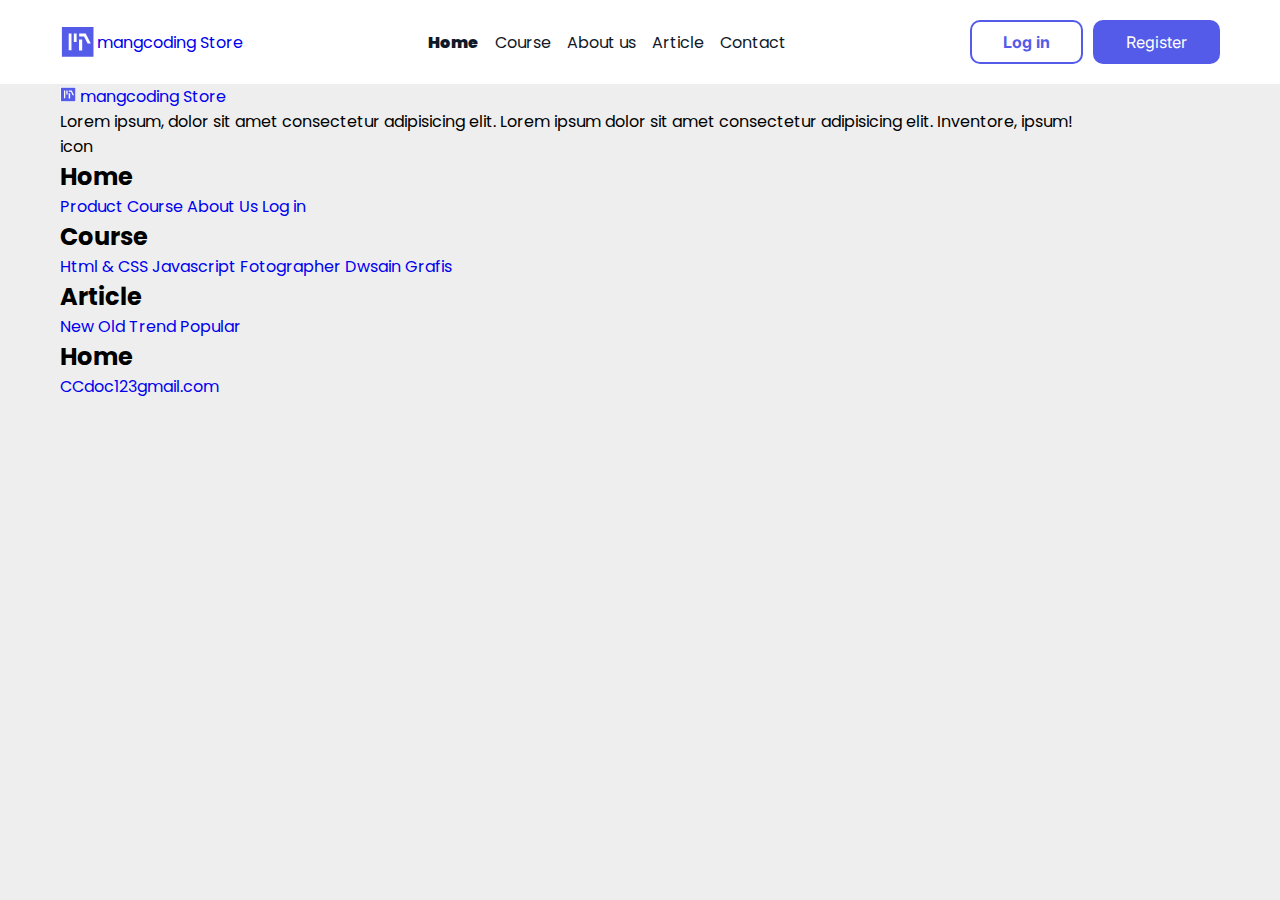
==== index.html @ dba7473a "footer-html" ====
<!DOCTYPE html>
<html lang="en">

<head>
    <meta charset="UTF-8">
    <meta name="viewport" content="width=device-width, initial-scale=1.0">
    <title>Landing Page</title>

    <link rel="stylesheet" href="https://cdnjs.cloudflare.com/ajax/libs/font-awesome/6.6.0/css/all.min.css" integrity="sha512-Kc323vGBEqzTmouAECnVceyQqyqdsSiqLQISBL29aUW4U/M7pSPA/gEUZQqv1cwx4OnYxTxve5UMg5GT6L4JJg==" crossorigin="anonymous" referrerpolicy="no-referrer" />
    <link rel="stylesheet" href="./assets/css/main.css">
</head>

<body>
    <!--start  Header section -->
    <div class="header">
        <div class="container">

            <div class="row">
                <div class="logo">
                    <img src="./assets/img/Logo.svg" alt="">
                    <a href="#">mangcoding Store</a>
                </div>

                <i class="fa-solid fa-bars menu"></i>
                <nav class="navbar">
                    <ul>
                        <li><a href="#" class="active">Home</a></li>
                        <li><a href="#">Course</a></li>
                        <li><a href="#">About us</a></li>
                        <li><a href="#">Article</a></li>
                        <li><a href="#">Contact</a></li>

                    </ul>
                </nav>

                <div class="auth">
                    <a href="#" class="login"> Log in</a>
                    <a href="#" class="register"> Register</a>
                </div>


            </div>


        </div>
    </div>

    <!--End  Header section -->

    <!--start Footer section -->
    <footer class="footer">
        <div class="container">
            <div class="row">

               <div class="footer-start">
                <div class="logo">
                    <img src="./assets/img/Logo.svg" alt="">
                    <a href="#">mangcoding Store</a>
                </div>
                <p>Lorem ipsum, dolor sit amet consectetur adipisicing elit. Lorem ipsum dolor sit amet consectetur adipisicing elit. Inventore, ipsum!</p>
                
                <div class="icon">icon</div>
            </div>
               <div class="footer-end">
                <div class="footer-item">
                    <h2>Home</h2>
                    <nav>
                        <a href="#">Product</a>
                        <a href="#">Course</a>
                        <a href="#">About Us</a>
                        <a href="#">Log in</a>
                    </nav>
                </div>

                <div class="footer-item">
                    <h2>Course</h2>
                    <nav>
                        <a href="#">Html & CSS</a>
                        <a href="#">Javascript</a>
                        <a href="#">Fotographer</a>
                        <a href="#">Dwsain Grafis</a>
                    </nav>
                </div>

                <div class="footer-item">
                    <h2>Article</h2>
                    <nav>
                        <a href="#">New</a>
                        <a href="#">Old</a>
                        <a href="#">Trend</a>
                        <a href="#">Popular</a>
                    </nav>
                </div>

                <div class="footer-item">
                    <h2>Home</h2>
                    <nav>
                        <a href="#">CCdoc123gmail.com</a>
                        
                    </nav>
                </div>


                
               </div>
    </footer>

     <!-- End Footer section -->
</body>

</html>
---- assets/css/main.css ----
@import './base.css';

body {

    font-family: var(--mainFont);
    background-color: #eee;
}

.menu{
    display: none;
   
}

.header {
    background-color:#fff   ;
    padding: 20px 0;
    
}

.header .logo  {
    display: flex;
    align-items:center;
    gap: 2px;  
}

.header .logo img {
    width: 35px;
}
.header .log a{
    color: var(--mainColor);
}

 .navbar  ul {
    display: flex;
    gap: 16px;
}


 .navbar ul li a {
    color: #101928;
}
.active{
    font-weight: 900;
    

}
.auth{
    display: flex;
    align-items:center;
    gap: 10px;
}
.auth a {
    font-family: var(--subFont);
    border-radius: 10px;
    padding: 10px 31px;
}
.auth .login{
    border: 2px solid var(--mainColor);
    color:var(--mainColor);
    font-weight: 700;
}
.auth .register {
    color: #fff;
    background-color   : var(--mainColor);
    border: 2px solid var(--mainColor);
}

/* media header */
@media screen and (max-width:992px) {
    .navbar,
    .auth{
        display: none;
    }
    .menu{
        display: block;
        order: 2;
    }
    
}

@media screen and (max-width:576px) {
    
    .container{
        width: calc(100% - 120px);
    }
    .header .logo img{
        width: 20px;
    }

    .header .logo a{
        font-size: 14px;
    }
    
}
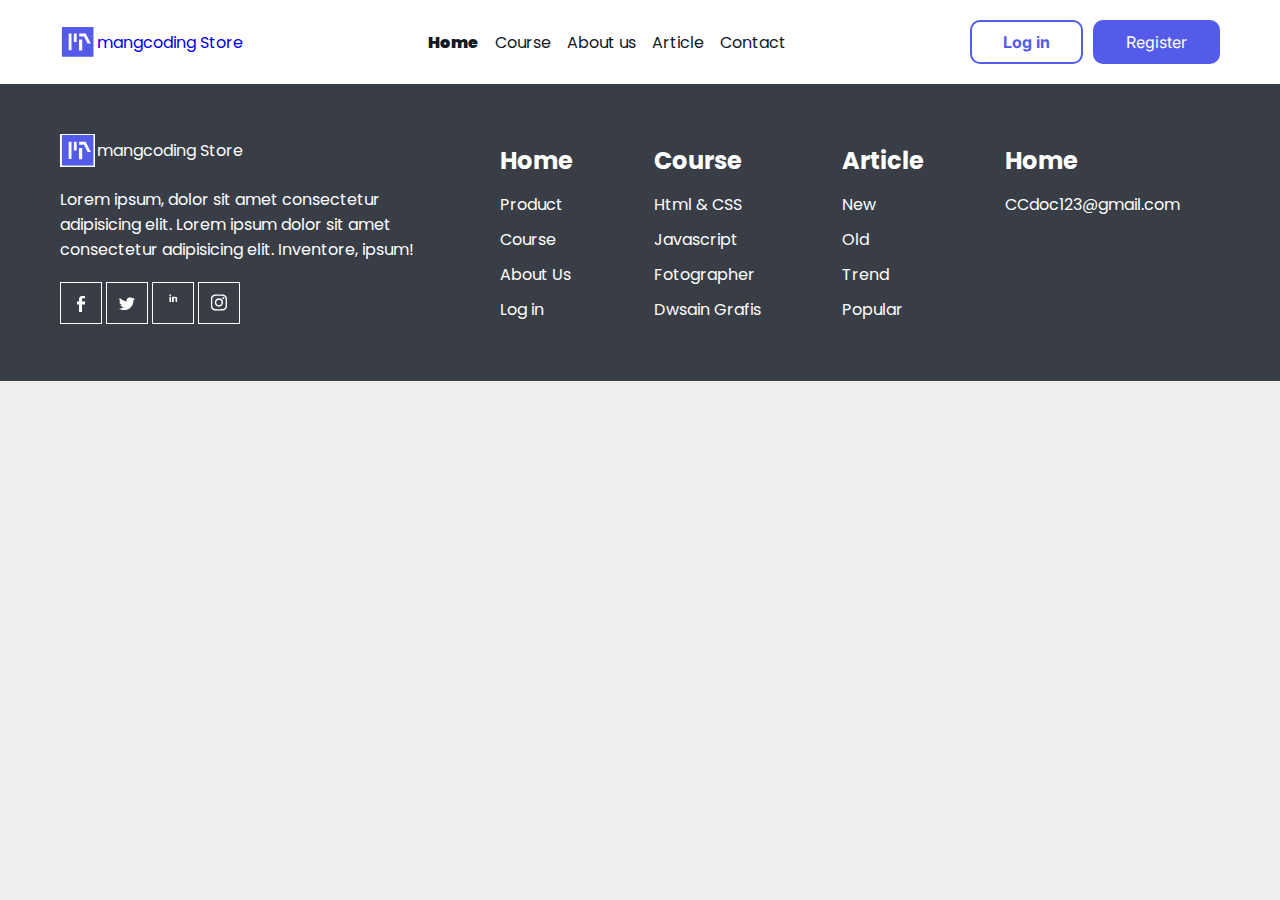
==== commit b789e8ae: "footer-responsiv-alles-ok" ====
--- a/index.html
+++ b/index.html
@@ -59,7 +59,12 @@
                 </div>
                 <p>Lorem ipsum, dolor sit amet consectetur adipisicing elit. Lorem ipsum dolor sit amet consectetur adipisicing elit. Inventore, ipsum!</p>
                 
-                <div class="icon">icon</div>
+                <div class="icon">
+                    <img src="./assets/img/public/facebook.svg" />
+                    <img src="./assets/img/public/Twitter.svg" />
+                    <img src="./assets/img/public/linkedin.svg" />
+                    <img src="./assets/img/public/instagram.svg" />
+                </div>
             </div>
                <div class="footer-end">
                 <div class="footer-item">
@@ -95,7 +100,7 @@
                 <div class="footer-item">
                     <h2>Home</h2>
                     <nav>
-                        <a href="#">CCdoc123gmail.com</a>
+                        <a href="#">CCdoc123&#64;gmail.com</a>
                         
                     </nav>
                 </div>
--- a/assets/css/main.css
+++ b/assets/css/main.css
@@ -91,4 +91,89 @@
         font-size: 14px;
     }
     
+}
+
+/* Footer  */
+.footer{
+
+    background-color: #393e46;
+    color: #fff;
+    padding: 50px 0;
+    
+  
+}
+
+.footer a{
+    color:#fff;
+}
+.footer-start{
+    display: flex;
+    flex-wrap: wrap;
+    flex-direction: column;
+    gap: 20px;
+    width: 400px;
+}
+
+
+.footer-start .logo  {
+    display: flex;
+    align-items:center;
+    gap: 2px;  
+}
+
+.footer-start .logo img {
+    width: 35px;
+}
+
+.footer-start .icon img {
+    border: 1px solid #fff;
+    padding: 10px;
+    width: 20px;
+    height: 20px;
+}
+
+
+.footer-end {   
+    flex-grow: 1;
+    display: flex;
+    flex-wrap: wrap;
+    justify-content: space-around;
+}
+.footer-end nav{
+    display: flex;
+    flex-direction: column;
+    gap: 10px;
+    flex-wrap: wrap;
+}
+
+.footer-end .footer-item {
+    display: flex;
+    flex-direction: column;
+    gap: 14px;
+}
+
+@media screen and (max-width:1200px ){
+    .footer .row{
+        gap: 10px;
+    }
+    .footer-start {
+       width: 100%;
+    }
+    .footer-end {
+        width: 100%;
+    }
+    
+}
+
+@media screen and (max-width:768px ){
+    .footer-item{
+        width: 50%;
+        margin-bottom: 21px;
+    }
+}
+
+@media screen and (max-width:400px ){
+    .footer-item{
+        width: 100%;
+    }
 }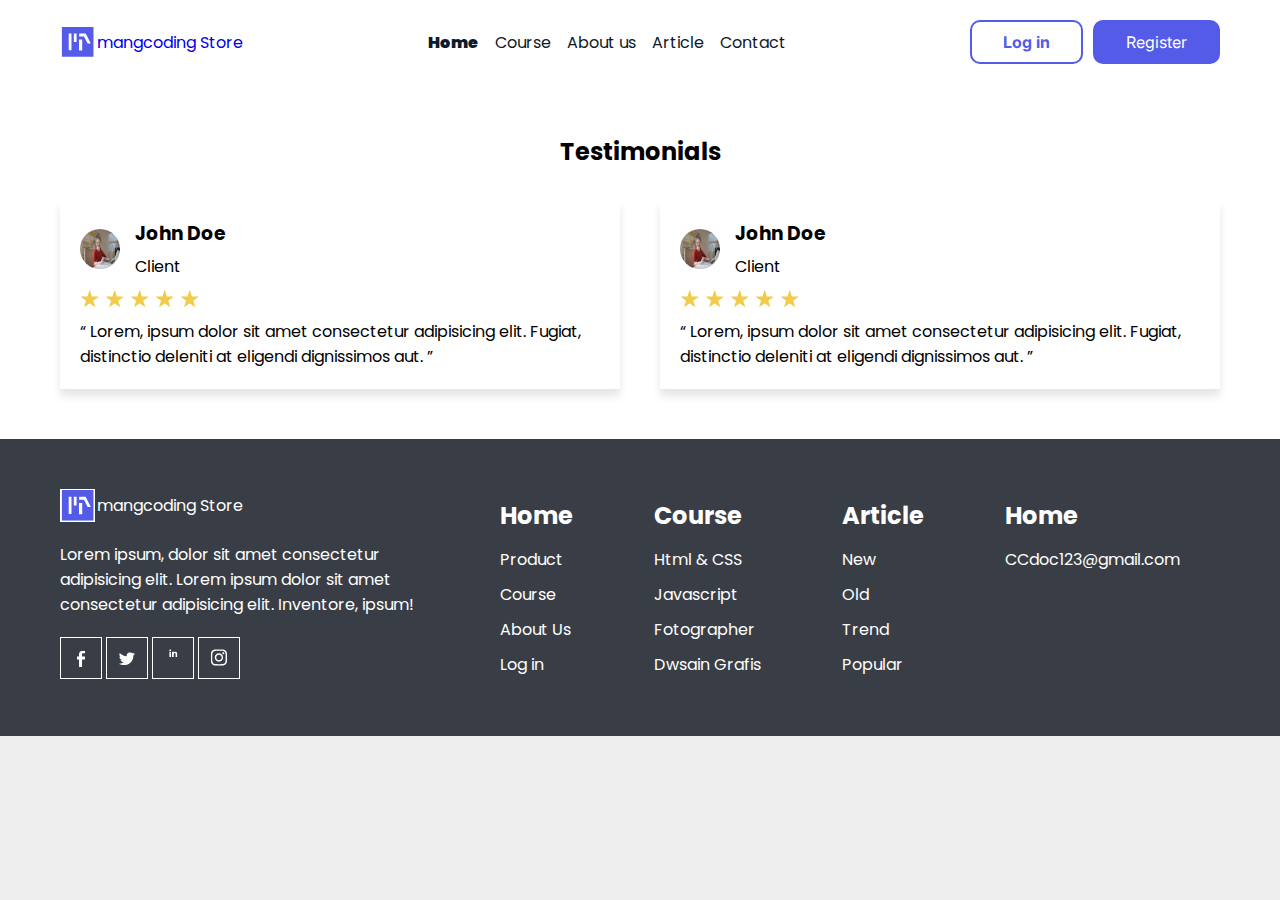
==== commit cf2471de: "Responsiv Testimonials" ====
--- a/index.html
+++ b/index.html
@@ -6,7 +6,9 @@
     <meta name="viewport" content="width=device-width, initial-scale=1.0">
     <title>Landing Page</title>
 
-    <link rel="stylesheet" href="https://cdnjs.cloudflare.com/ajax/libs/font-awesome/6.6.0/css/all.min.css" integrity="sha512-Kc323vGBEqzTmouAECnVceyQqyqdsSiqLQISBL29aUW4U/M7pSPA/gEUZQqv1cwx4OnYxTxve5UMg5GT6L4JJg==" crossorigin="anonymous" referrerpolicy="no-referrer" />
+    <link rel="stylesheet" href="https://cdnjs.cloudflare.com/ajax/libs/font-awesome/6.6.0/css/all.min.css"
+        integrity="sha512-Kc323vGBEqzTmouAECnVceyQqyqdsSiqLQISBL29aUW4U/M7pSPA/gEUZQqv1cwx4OnYxTxve5UMg5GT6L4JJg=="
+        crossorigin="anonymous" referrerpolicy="no-referrer" />
     <link rel="stylesheet" href="./assets/css/main.css">
 </head>
 
@@ -44,73 +46,197 @@
 
         </div>
     </div>
-
     <!--End  Header section -->
+
+
+    <!--start  Main section -->
+    <main>
+
+        <!--start  testimonials section -->
+        <div class="testimonials">
+            
+            <div class="container">
+                <h2>Testimonials</h2>
+                <div class="row">
+                    <div class="testimonial">
+                        <div class="user-info">
+                            <img src="./assets/img/testimonial/John.jpg" alt="">
+                            <div class="user-date">
+                                <h3>John Doe</h3>
+                                <span>Client</span>
+                            </div>
+                        </div>
+                        
+
+                        <div class="rating">
+                                        <svg width="20" height="20" viewBox="0 0 10 9" fill="none"
+                                            xmlns="http://www.w3.org/2000/svg">
+                                            <path
+                                                d="M4.64412 0.422591C4.70577 0.232866 4.97418 0.232866 5.03583 0.422592L5.90336 3.09259C5.93093 3.17743 6.01 3.23488 6.09921 3.23488H8.90661C9.1061 3.23488 9.18904 3.49015 9.02765 3.60741L6.75642 5.25756C6.68424 5.31 6.65404 5.40295 6.68161 5.4878L7.54915 8.15779C7.61079 8.34752 7.39364 8.50528 7.23225 8.38803L4.96102 6.73788C4.88884 6.68544 4.79111 6.68544 4.71893 6.73788L2.4477 8.38803C2.28631 8.50528 2.06916 8.34752 2.13081 8.15779L2.99834 5.4878C3.02591 5.40295 2.99571 5.31 2.92353 5.25756L0.652298 3.60741C0.490908 3.49015 0.573851 3.23488 0.773341 3.23488H3.58074C3.66995 3.23488 3.74902 3.17743 3.77659 3.09259L4.64412 0.422591Z"
+                                                fill="#F1CC4A" />
+                                      </svg>
+                            <svg width="20" height="20" viewBox="0 0 10 9" fill="none"
+                                            xmlns="http://www.w3.org/2000/svg">
+                                            <path
+                                                d="M4.64412 0.422591C4.70577 0.232866 4.97418 0.232866 5.03583 0.422592L5.90336 3.09259C5.93093 3.17743 6.01 3.23488 6.09921 3.23488H8.90661C9.1061 3.23488 9.18904 3.49015 9.02765 3.60741L6.75642 5.25756C6.68424 5.31 6.65404 5.40295 6.68161 5.4878L7.54915 8.15779C7.61079 8.34752 7.39364 8.50528 7.23225 8.38803L4.96102 6.73788C4.88884 6.68544 4.79111 6.68544 4.71893 6.73788L2.4477 8.38803C2.28631 8.50528 2.06916 8.34752 2.13081 8.15779L2.99834 5.4878C3.02591 5.40295 2.99571 5.31 2.92353 5.25756L0.652298 3.60741C0.490908 3.49015 0.573851 3.23488 0.773341 3.23488H3.58074C3.66995 3.23488 3.74902 3.17743 3.77659 3.09259L4.64412 0.422591Z"
+                                                fill="#F1CC4A" />
+                                      </svg>
+                            <svg width="20" height="20" viewBox="0 0 10 9" fill="none"
+                                            xmlns="http://www.w3.org/2000/svg">
+                                            <path
+                                                d="M4.64412 0.422591C4.70577 0.232866 4.97418 0.232866 5.03583 0.422592L5.90336 3.09259C5.93093 3.17743 6.01 3.23488 6.09921 3.23488H8.90661C9.1061 3.23488 9.18904 3.49015 9.02765 3.60741L6.75642 5.25756C6.68424 5.31 6.65404 5.40295 6.68161 5.4878L7.54915 8.15779C7.61079 8.34752 7.39364 8.50528 7.23225 8.38803L4.96102 6.73788C4.88884 6.68544 4.79111 6.68544 4.71893 6.73788L2.4477 8.38803C2.28631 8.50528 2.06916 8.34752 2.13081 8.15779L2.99834 5.4878C3.02591 5.40295 2.99571 5.31 2.92353 5.25756L0.652298 3.60741C0.490908 3.49015 0.573851 3.23488 0.773341 3.23488H3.58074C3.66995 3.23488 3.74902 3.17743 3.77659 3.09259L4.64412 0.422591Z"
+                                                fill="#F1CC4A" />
+                                      </svg>
+                            <svg width="20" height="20" viewBox="0 0 10 9" fill="none"
+                                            xmlns="http://www.w3.org/2000/svg">
+                                            <path
+                                                d="M4.64412 0.422591C4.70577 0.232866 4.97418 0.232866 5.03583 0.422592L5.90336 3.09259C5.93093 3.17743 6.01 3.23488 6.09921 3.23488H8.90661C9.1061 3.23488 9.18904 3.49015 9.02765 3.60741L6.75642 5.25756C6.68424 5.31 6.65404 5.40295 6.68161 5.4878L7.54915 8.15779C7.61079 8.34752 7.39364 8.50528 7.23225 8.38803L4.96102 6.73788C4.88884 6.68544 4.79111 6.68544 4.71893 6.73788L2.4477 8.38803C2.28631 8.50528 2.06916 8.34752 2.13081 8.15779L2.99834 5.4878C3.02591 5.40295 2.99571 5.31 2.92353 5.25756L0.652298 3.60741C0.490908 3.49015 0.573851 3.23488 0.773341 3.23488H3.58074C3.66995 3.23488 3.74902 3.17743 3.77659 3.09259L4.64412 0.422591Z"
+                                                fill="#F1CC4A" />
+                                      </svg>
+                            <svg width="20" height="20" viewBox="0 0 10 9" fill="none"
+                                            xmlns="http://www.w3.org/2000/svg">
+                                            <path
+                                                d="M4.64412 0.422591C4.70577 0.232866 4.97418 0.232866 5.03583 0.422592L5.90336 3.09259C5.93093 3.17743 6.01 3.23488 6.09921 3.23488H8.90661C9.1061 3.23488 9.18904 3.49015 9.02765 3.60741L6.75642 5.25756C6.68424 5.31 6.65404 5.40295 6.68161 5.4878L7.54915 8.15779C7.61079 8.34752 7.39364 8.50528 7.23225 8.38803L4.96102 6.73788C4.88884 6.68544 4.79111 6.68544 4.71893 6.73788L2.4477 8.38803C2.28631 8.50528 2.06916 8.34752 2.13081 8.15779L2.99834 5.4878C3.02591 5.40295 2.99571 5.31 2.92353 5.25756L0.652298 3.60741C0.490908 3.49015 0.573851 3.23488 0.773341 3.23488H3.58074C3.66995 3.23488 3.74902 3.17743 3.77659 3.09259L4.64412 0.422591Z"
+                                                fill="#F1CC4A" />
+                                      </svg>
+                        </div>
+
+                        <blockquote>
+                            <q>
+                                Lorem, ipsum dolor sit amet consectetur adipisicing elit. Fugiat, distinctio deleniti at eligendi dignissimos aut.
+
+                            </q>
+                        </blockquote>
+
+                    </div>
+
+                    <div class="testimonial">
+                        <div class="user-info">
+                            <img src="./assets/img/testimonial/John.jpg" alt="">
+                            <div class="user-date">
+                                <h3>John Doe</h3>
+                                <span>Client</span>
+                            </div>
+                        </div>
+                        
+
+                        <div class="rating">
+                                        <svg width="20" height="20" viewBox="0 0 10 9" fill="none"
+                                            xmlns="http://www.w3.org/2000/svg">
+                                            <path
+                                                d="M4.64412 0.422591C4.70577 0.232866 4.97418 0.232866 5.03583 0.422592L5.90336 3.09259C5.93093 3.17743 6.01 3.23488 6.09921 3.23488H8.90661C9.1061 3.23488 9.18904 3.49015 9.02765 3.60741L6.75642 5.25756C6.68424 5.31 6.65404 5.40295 6.68161 5.4878L7.54915 8.15779C7.61079 8.34752 7.39364 8.50528 7.23225 8.38803L4.96102 6.73788C4.88884 6.68544 4.79111 6.68544 4.71893 6.73788L2.4477 8.38803C2.28631 8.50528 2.06916 8.34752 2.13081 8.15779L2.99834 5.4878C3.02591 5.40295 2.99571 5.31 2.92353 5.25756L0.652298 3.60741C0.490908 3.49015 0.573851 3.23488 0.773341 3.23488H3.58074C3.66995 3.23488 3.74902 3.17743 3.77659 3.09259L4.64412 0.422591Z"
+                                                fill="#F1CC4A" />
+                                      </svg>
+                            <svg width="20" height="20" viewBox="0 0 10 9" fill="none"
+                                            xmlns="http://www.w3.org/2000/svg">
+                                            <path
+                                                d="M4.64412 0.422591C4.70577 0.232866 4.97418 0.232866 5.03583 0.422592L5.90336 3.09259C5.93093 3.17743 6.01 3.23488 6.09921 3.23488H8.90661C9.1061 3.23488 9.18904 3.49015 9.02765 3.60741L6.75642 5.25756C6.68424 5.31 6.65404 5.40295 6.68161 5.4878L7.54915 8.15779C7.61079 8.34752 7.39364 8.50528 7.23225 8.38803L4.96102 6.73788C4.88884 6.68544 4.79111 6.68544 4.71893 6.73788L2.4477 8.38803C2.28631 8.50528 2.06916 8.34752 2.13081 8.15779L2.99834 5.4878C3.02591 5.40295 2.99571 5.31 2.92353 5.25756L0.652298 3.60741C0.490908 3.49015 0.573851 3.23488 0.773341 3.23488H3.58074C3.66995 3.23488 3.74902 3.17743 3.77659 3.09259L4.64412 0.422591Z"
+                                                fill="#F1CC4A" />
+                                      </svg>
+                            <svg width="20" height="20" viewBox="0 0 10 9" fill="none"
+                                            xmlns="http://www.w3.org/2000/svg">
+                                            <path
+                                                d="M4.64412 0.422591C4.70577 0.232866 4.97418 0.232866 5.03583 0.422592L5.90336 3.09259C5.93093 3.17743 6.01 3.23488 6.09921 3.23488H8.90661C9.1061 3.23488 9.18904 3.49015 9.02765 3.60741L6.75642 5.25756C6.68424 5.31 6.65404 5.40295 6.68161 5.4878L7.54915 8.15779C7.61079 8.34752 7.39364 8.50528 7.23225 8.38803L4.96102 6.73788C4.88884 6.68544 4.79111 6.68544 4.71893 6.73788L2.4477 8.38803C2.28631 8.50528 2.06916 8.34752 2.13081 8.15779L2.99834 5.4878C3.02591 5.40295 2.99571 5.31 2.92353 5.25756L0.652298 3.60741C0.490908 3.49015 0.573851 3.23488 0.773341 3.23488H3.58074C3.66995 3.23488 3.74902 3.17743 3.77659 3.09259L4.64412 0.422591Z"
+                                                fill="#F1CC4A" />
+                                      </svg>
+                            <svg width="20" height="20" viewBox="0 0 10 9" fill="none"
+                                            xmlns="http://www.w3.org/2000/svg">
+                                            <path
+                                                d="M4.64412 0.422591C4.70577 0.232866 4.97418 0.232866 5.03583 0.422592L5.90336 3.09259C5.93093 3.17743 6.01 3.23488 6.09921 3.23488H8.90661C9.1061 3.23488 9.18904 3.49015 9.02765 3.60741L6.75642 5.25756C6.68424 5.31 6.65404 5.40295 6.68161 5.4878L7.54915 8.15779C7.61079 8.34752 7.39364 8.50528 7.23225 8.38803L4.96102 6.73788C4.88884 6.68544 4.79111 6.68544 4.71893 6.73788L2.4477 8.38803C2.28631 8.50528 2.06916 8.34752 2.13081 8.15779L2.99834 5.4878C3.02591 5.40295 2.99571 5.31 2.92353 5.25756L0.652298 3.60741C0.490908 3.49015 0.573851 3.23488 0.773341 3.23488H3.58074C3.66995 3.23488 3.74902 3.17743 3.77659 3.09259L4.64412 0.422591Z"
+                                                fill="#F1CC4A" />
+                                      </svg>
+                            <svg width="20" height="20" viewBox="0 0 10 9" fill="none"
+                                            xmlns="http://www.w3.org/2000/svg">
+                                            <path
+                                                d="M4.64412 0.422591C4.70577 0.232866 4.97418 0.232866 5.03583 0.422592L5.90336 3.09259C5.93093 3.17743 6.01 3.23488 6.09921 3.23488H8.90661C9.1061 3.23488 9.18904 3.49015 9.02765 3.60741L6.75642 5.25756C6.68424 5.31 6.65404 5.40295 6.68161 5.4878L7.54915 8.15779C7.61079 8.34752 7.39364 8.50528 7.23225 8.38803L4.96102 6.73788C4.88884 6.68544 4.79111 6.68544 4.71893 6.73788L2.4477 8.38803C2.28631 8.50528 2.06916 8.34752 2.13081 8.15779L2.99834 5.4878C3.02591 5.40295 2.99571 5.31 2.92353 5.25756L0.652298 3.60741C0.490908 3.49015 0.573851 3.23488 0.773341 3.23488H3.58074C3.66995 3.23488 3.74902 3.17743 3.77659 3.09259L4.64412 0.422591Z"
+                                                fill="#F1CC4A" />
+                                      </svg>
+                        </div>
+
+                        <blockquote>
+                            <q>
+                                Lorem, ipsum dolor sit amet consectetur adipisicing elit. Fugiat, distinctio deleniti at eligendi dignissimos aut.
+
+                            </q>
+                        </blockquote>
+
+                    </div>
+                </div>
+            </div>
+        </div>
+
+         <!--end  testimonials section -->
+
+
+    </main>
+    <!--end  Main section -->
 
     <!--start Footer section -->
     <footer class="footer">
         <div class="container">
             <div class="row">
 
-               <div class="footer-start">
-                <div class="logo">
-                    <img src="./assets/img/Logo.svg" alt="">
-                    <a href="#">mangcoding Store</a>
-                </div>
-                <p>Lorem ipsum, dolor sit amet consectetur adipisicing elit. Lorem ipsum dolor sit amet consectetur adipisicing elit. Inventore, ipsum!</p>
-                
-                <div class="icon">
-                    <img src="./assets/img/public/facebook.svg" />
-                    <img src="./assets/img/public/Twitter.svg" />
-                    <img src="./assets/img/public/linkedin.svg" />
-                    <img src="./assets/img/public/instagram.svg" />
+                <div class="footer-start">
+                    <div class="logo">
+                        <img src="./assets/img/Logo.svg" alt="">
+                        <a href="#">mangcoding Store</a>
+                    </div>
+                    <p>Lorem ipsum, dolor sit amet consectetur adipisicing elit. Lorem ipsum dolor sit amet consectetur
+                        adipisicing elit. Inventore, ipsum!</p>
+
+                    <div class="icon">
+                        <img src="./assets/img/public/facebook.svg" />
+                        <img src="./assets/img/public/Twitter.svg" />
+                        <img src="./assets/img/public/linkedin.svg" />
+                        <img src="./assets/img/public/instagram.svg" />
+                    </div>
+                </div>
+                <div class="footer-end">
+                    <div class="footer-item">
+                        <h2>Home</h2>
+                        <nav>
+                            <a href="#">Product</a>
+                            <a href="#">Course</a>
+                            <a href="#">About Us</a>
+                            <a href="#">Log in</a>
+                        </nav>
+                    </div>
+
+                    <div class="footer-item">
+                        <h2>Course</h2>
+                        <nav>
+                            <a href="#">Html & CSS</a>
+                            <a href="#">Javascript</a>
+                            <a href="#">Fotographer</a>
+                            <a href="#">Dwsain Grafis</a>
+                        </nav>
+                    </div>
+
+                    <div class="footer-item">
+                        <h2>Article</h2>
+                        <nav>
+                            <a href="#">New</a>
+                            <a href="#">Old</a>
+                            <a href="#">Trend</a>
+                            <a href="#">Popular</a>
+                        </nav>
+                    </div>
+
+                    <div class="footer-item">
+                        <h2>Home</h2>
+                        <nav>
+                            <a href="#">CCdoc123&#64;gmail.com</a>
+
+                        </nav>
+                    </div>
+
+
+
                 </div>
             </div>
-               <div class="footer-end">
-                <div class="footer-item">
-                    <h2>Home</h2>
-                    <nav>
-                        <a href="#">Product</a>
-                        <a href="#">Course</a>
-                        <a href="#">About Us</a>
-                        <a href="#">Log in</a>
-                    </nav>
-                </div>
-
-                <div class="footer-item">
-                    <h2>Course</h2>
-                    <nav>
-                        <a href="#">Html & CSS</a>
-                        <a href="#">Javascript</a>
-                        <a href="#">Fotographer</a>
-                        <a href="#">Dwsain Grafis</a>
-                    </nav>
-                </div>
-
-                <div class="footer-item">
-                    <h2>Article</h2>
-                    <nav>
-                        <a href="#">New</a>
-                        <a href="#">Old</a>
-                        <a href="#">Trend</a>
-                        <a href="#">Popular</a>
-                    </nav>
-                </div>
-
-                <div class="footer-item">
-                    <h2>Home</h2>
-                    <nav>
-                        <a href="#">CCdoc123&#64;gmail.com</a>
-                        
-                    </nav>
-                </div>
-
-
-                
-               </div>
+        </div>
     </footer>
-
-     <!-- End Footer section -->
+    <!-- End Footer section -->
 </body>
 
 </html>--- a/assets/css/main.css
+++ b/assets/css/main.css
@@ -6,107 +6,176 @@
     background-color: #eee;
 }
 
-.menu{
+.menu {
     display: none;
-   
+
 }
 
 .header {
-    background-color:#fff   ;
+    background-color: #fff;
     padding: 20px 0;
-    
-}
-
-.header .logo  {
-    display: flex;
-    align-items:center;
-    gap: 2px;  
+
+}
+
+.header .logo {
+    display: flex;
+    align-items: center;
+    gap: 2px;
 }
 
 .header .logo img {
     width: 35px;
 }
-.header .log a{
+
+.header .log a {
     color: var(--mainColor);
 }
 
- .navbar  ul {
+.navbar ul {
     display: flex;
     gap: 16px;
 }
 
-
- .navbar ul li a {
+.navbar ul li a {
     color: #101928;
 }
-.active{
+
+.active {
     font-weight: 900;
-    
-
-}
-.auth{
-    display: flex;
-    align-items:center;
+
+
+}
+
+.auth {
+    display: flex;
+    align-items: center;
     gap: 10px;
 }
+
 .auth a {
     font-family: var(--subFont);
     border-radius: 10px;
     padding: 10px 31px;
 }
-.auth .login{
+
+.auth .login {
     border: 2px solid var(--mainColor);
-    color:var(--mainColor);
+    color: var(--mainColor);
     font-weight: 700;
 }
+
 .auth .register {
     color: #fff;
-    background-color   : var(--mainColor);
+    background-color: var(--mainColor);
     border: 2px solid var(--mainColor);
 }
 
 /* media header */
 @media screen and (max-width:992px) {
+
     .navbar,
-    .auth{
+    .auth {
         display: none;
     }
-    .menu{
+
+    .menu {
         display: block;
         order: 2;
     }
-    
+
 }
 
 @media screen and (max-width:576px) {
-    
-    .container{
+
+    .container {
         width: calc(100% - 120px);
     }
-    .header .logo img{
+
+    .header .logo img {
         width: 20px;
     }
 
-    .header .logo a{
+    .header .logo a {
         font-size: 14px;
     }
-    
-}
+
+}
+
+/* testimonials */
+
+.testimonials {
+    padding: 50px 0;
+    background-color: #fff;
+}
+
+.testimonials h2 {
+    text-align: center;
+    margin-bottom: 30px;
+}
+
+.testimonials .row {
+    gap: 40px;
+}
+
+.testimonial {
+    box-shadow: 0px 8.23px 8.23px rgba(0, 0, 0, 0.1);
+    padding: 20px;
+    box-sizing: border-box;
+    width: calc((100% - 40px) /2);
+    display: flex;
+    flex-direction: column;
+    gap: 10px;
+}
+
+.user-info {
+    display: flex;
+    flex-wrap: wrap;
+    align-items: center;
+    gap: 15px;
+}
+
+.user-info img {
+    width: 40px;
+    height: 40px;
+    border-radius: 50%;
+}
+
+.user-date {
+    display: flex;
+    flex-direction: column;
+    gap: 6px;
+    flex-wrap: wrap;
+}
+
+.rating {
+    display: flex;
+    gap: 5px;
+    flex-wrap: wrap;
+}
+
+@media screen and (max-width:768px) {
+    .testimonial {
+        width: 100%;
+    }
+}
+
+
+
+
 
 /* Footer  */
-.footer{
-
+.footer {
     background-color: #393e46;
     color: #fff;
     padding: 50px 0;
-    
-  
-}
-
-.footer a{
-    color:#fff;
-}
-.footer-start{
+
+}
+
+.footer a {
+    color: #fff;
+}
+
+.footer-start {
     display: flex;
     flex-wrap: wrap;
     flex-direction: column;
@@ -114,11 +183,10 @@
     width: 400px;
 }
 
-
-.footer-start .logo  {
-    display: flex;
-    align-items:center;
-    gap: 2px;  
+.footer-start .logo {
+    display: flex;
+    align-items: center;
+    gap: 2px;
 }
 
 .footer-start .logo img {
@@ -132,14 +200,14 @@
     height: 20px;
 }
 
-
-.footer-end {   
+.footer-end {
     flex-grow: 1;
     display: flex;
     flex-wrap: wrap;
     justify-content: space-around;
 }
-.footer-end nav{
+
+.footer-end nav {
     display: flex;
     flex-direction: column;
     gap: 10px;
@@ -152,28 +220,30 @@
     gap: 14px;
 }
 
-@media screen and (max-width:1200px ){
-    .footer .row{
+@media screen and (max-width:1200px) {
+    .footer .row {
         gap: 10px;
     }
+
     .footer-start {
-       width: 100%;
-    }
+        width: 100%;
+    }
+
     .footer-end {
         width: 100%;
     }
-    
-}
-
-@media screen and (max-width:768px ){
-    .footer-item{
+
+}
+
+@media screen and (max-width:768px) {
+    .footer-item {
         width: 50%;
         margin-bottom: 21px;
     }
 }
 
-@media screen and (max-width:400px ){
-    .footer-item{
+@media screen and (max-width:400px) {
+    .footer-item {
         width: 100%;
     }
 }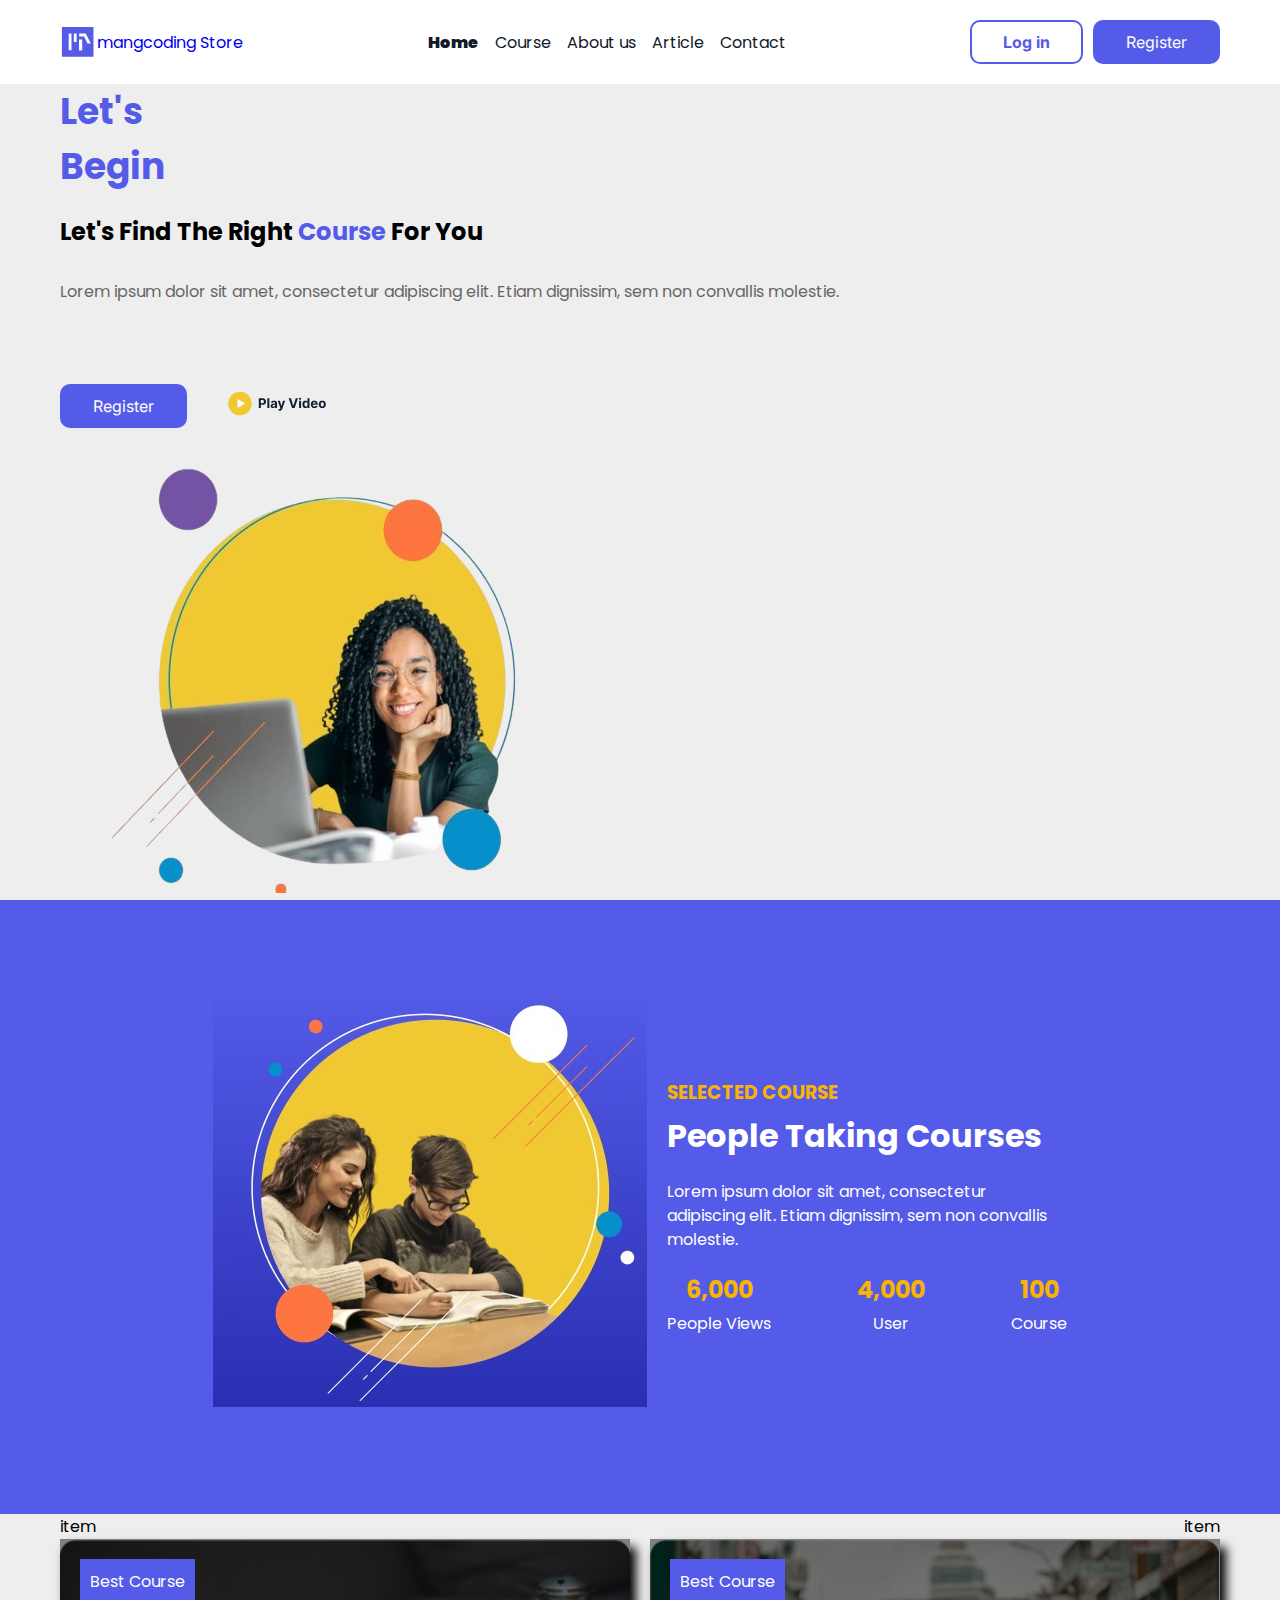
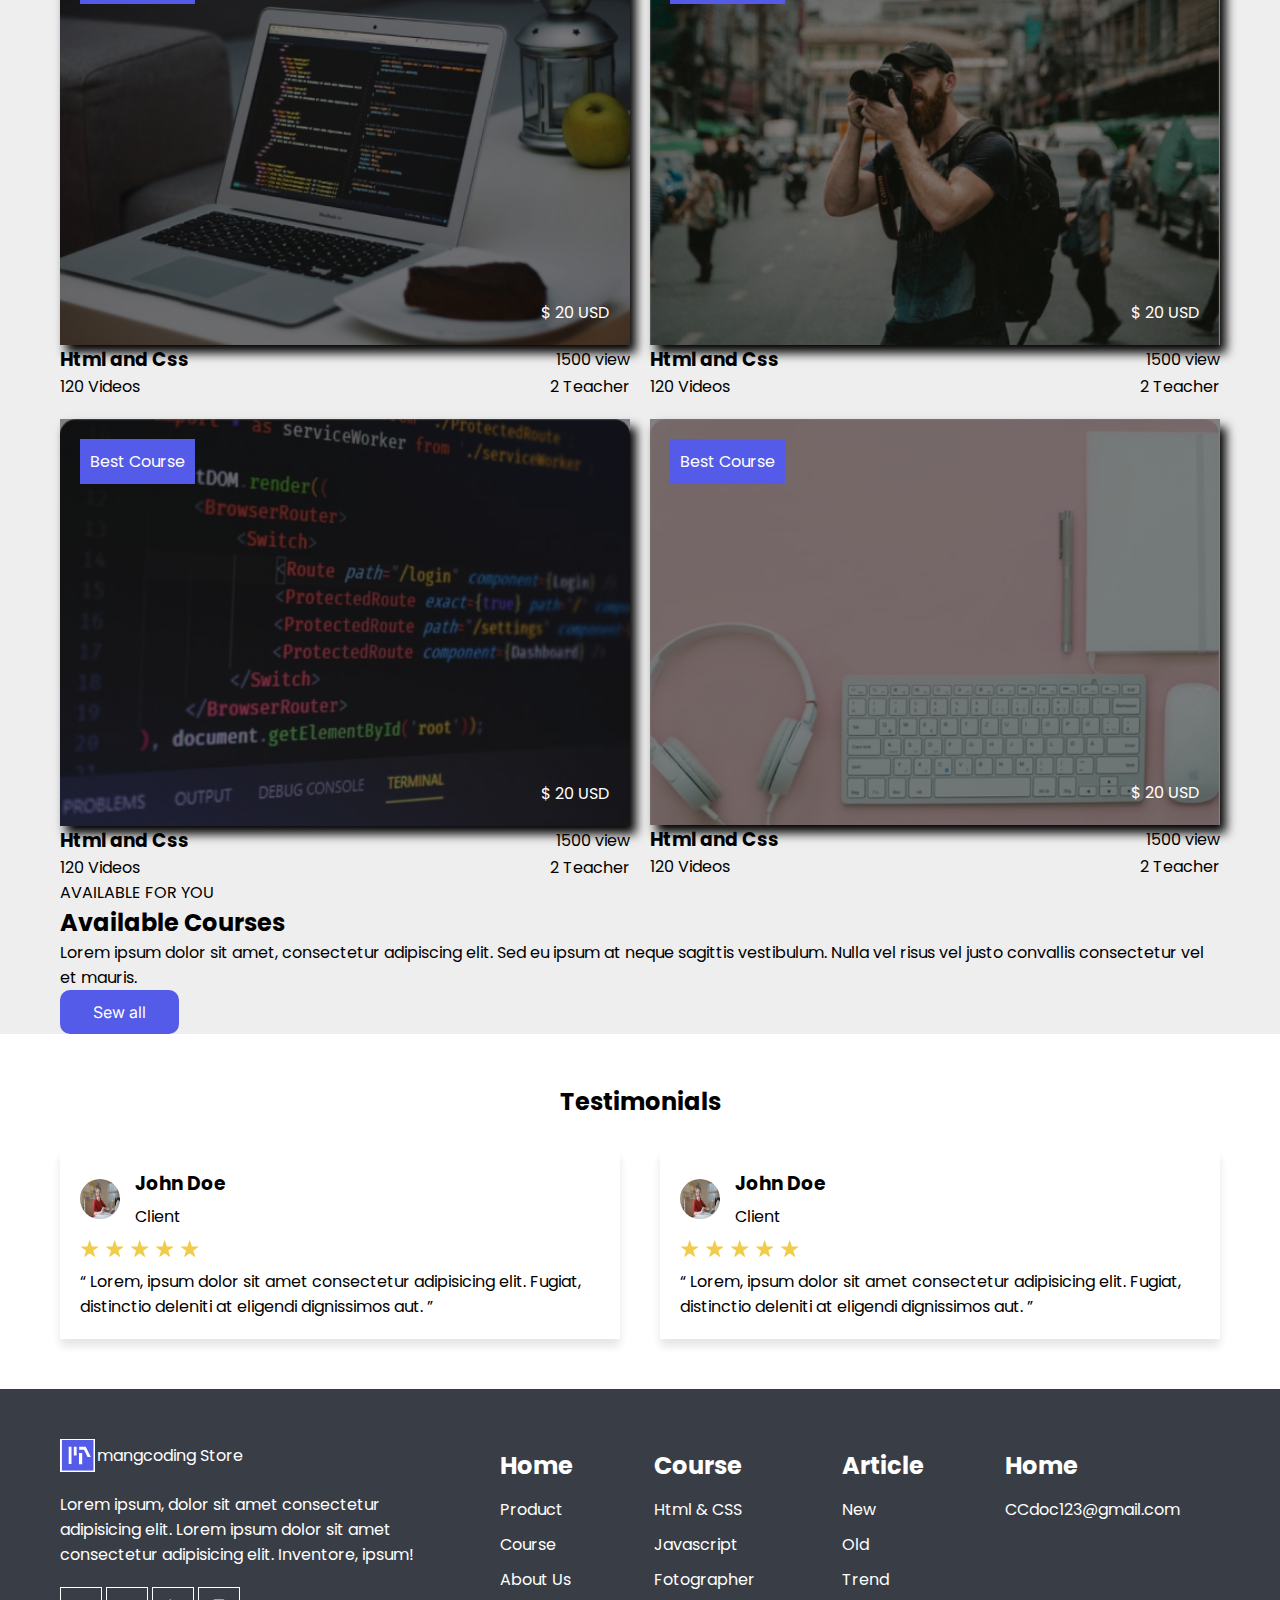
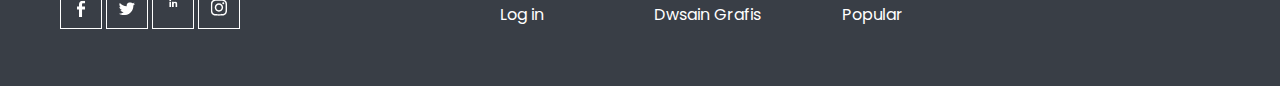
==== commit 6e83a6ad: "section- People Taking- section-Courses" ====
--- a/index.html
+++ b/index.html
@@ -52,9 +52,211 @@
     <!--start  Main section -->
     <main>
 
+        <!--start  Home section -->
+
+        <div class="container">
+            <div class="row">
+                <div class="banner">
+                    <h1 class="titlehome">Let's <br> Begin</h1>
+                    <h2 class="subtitlehome">Let's Find The Right <span>Course</span> For You</h2>
+                    <p class="descriptionhome">Lorem ipsum dolor sit amet, consectetur adipiscing elit. Etiam dignissim,
+                        sem non convallis molestie.</p>
+                    <div class="auth">
+
+                        <a href="#" class="register"> Register</a>
+                        <a href="#">
+                            <img src="/assets/img/public/play.svg" class="play" alt="">
+                        </a>
+                    </div>
+
+                </div>
+                <div class="home-image">
+                    <img src="./assets/img/public/home1.png" alt="">
+                </div>
+            </div>
+        </div>
+        <!--End  Home section -->
+
+
+
+        <!-- start  People Taking Courses  -->
+
+        <section class="People">
+            <div class="People-course-section">
+                <div class="People-image-container">
+                    <img src="/assets/img/public/people2.jpg" alt="People Taking Courses">
+                    
+                </div>
+                <div class="People-content">
+                    <h3>SELECTED COURSE</h3>
+                    <h1>People Taking Courses</h1>
+                    <p>Lorem ipsum dolor sit amet, consectetur adipiscing elit. Etiam dignissim, sem non convallis molestie.</p>
+                    <div class="People-stats">
+                        <div class="People-stat">
+                            <h2>6,000</h2>
+                            <p>People Views</p>
+                        </div>
+                        <div class="People-stat">
+                            <h2>4,000</h2>
+                            <p>User</p>
+                        </div>
+                        <div class="People-stat">
+                            <h2>100</h2>
+                            <p>Course</p>
+                        </div>
+                    </div>
+                </div>
+            </div>
+
+    </section>
+
+        <!-- start Why Choose Us -->
+
+
+
+
+        <!-- start  WHAT WE GIVE  -->
+
+        <div class="courses">
+            <div class="container">
+                <div class="row">
+                    <div class="courses-items">item</div>
+                    <div class="courses-description">item</div>
+                </div>
+            </div>
+        </div>
+
+        <!-- end   WHAT WE GIVE  -->
+
+
+
+
+
+        <!-- start  Courses   -->
+
+        <section class="courses">
+            <div class="container">
+                <div class="row">
+                    <div class="courses-items">
+                        <div class="course">
+                            <div class="course-card">
+                                <img src="assets/img/course/html.jpg">
+                                <div class="course-info">
+                                    <span>Best Course</span>
+                                    <span>$ 20 USD</span>
+                                </div>
+                            </div>
+                            <div class="course-details">
+                                <div class="row">
+                                    <h3> Html and Css</h3>
+                                    <span> 1500 view</span>
+                                </div>
+
+                                <div class="row">
+                                    <span> 120 Videos</span>
+                                    <span> 2 Teacher</span>
+                                </div>
+                            </div>
+                        </div>
+
+                        <div class="course">
+                            <div class="course-card">
+                                <img src="assets/img/course/ph.jpg">
+                                <div class="course-info">
+                                    <span>Best Course</span>
+                                    <span>$ 20 USD</span>
+                                </div>
+                            </div>
+                            <div class="course-details">
+                                <div class="row">
+                                    <h3> Html and Css</h3>
+                                    <span> 1500 view</span>
+                                </div>
+
+                                <div class="row">
+                                    <span> 120 Videos</span>
+                                    <span> 2 Teacher</span>
+                                </div>
+
+
+                            </div>
+                        </div>
+
+                        <div class="course">
+                            <div class="course-card">
+                                <img src="assets/img/course/js.jpg">
+                                <div class="course-info">
+                                    <span>Best Course</span>
+                                    <span>$ 20 USD</span>
+                                </div>
+                            </div>
+                            <div class="course-details">
+                                <div class="row">
+                                    <h3> Html and Css</h3>
+                                    <span> 1500 view</span>
+                                </div>
+
+                                <div class="row">
+                                    <span> 120 Videos</span>
+                                    <span> 2 Teacher</span>
+                                </div>
+
+
+                            </div>
+                        </div>
+
+                        <div class="course">
+                            <div class="course-card">
+                                <img src="assets/img/course/dsss.jpg">
+                                <div class="course-info">
+                                    <span>Best Course</span>
+                                    <span>$ 20 USD</span>
+                                </div>
+                            </div>
+                            <div class="course-details">
+                                <div class="row">
+                                    <h3> Html and Css</h3>
+                                    <span> 1500 view</span>
+                                </div>
+
+                                <div class="row">
+                                    <span> 120 Videos</span>
+                                    <span> 2 Teacher</span>
+                                </div>
+
+
+                            </div>
+                        </div>
+
+                    </div>
+                    <div class="courses-description">
+                        <p>AVAILABLE FOR YOU</p>
+                        <h2>Available Courses</h2>
+                        <p>Lorem ipsum dolor sit amet, consectetur adipiscing elit. Sed eu ipsum at neque sagittis
+                            vestibulum. Nulla
+                            vel risus vel justo convallis consectetur vel et mauris.</p>
+
+                        <div class="auth">
+                            <a href="#" class="register"> Sew all</a>
+                        </div>
+                    </div>
+                </div>
+            </div>
+        </section>
+
+
+        <!-- end   Courses  -->
+
+
+
+
+
+
+
+
         <!--start  testimonials section -->
         <div class="testimonials">
-            
+
             <div class="container">
                 <h2>Testimonials</h2>
                 <div class="row">
@@ -66,44 +268,50 @@
                                 <span>Client</span>
                             </div>
                         </div>
-                        
+
 
                         <div class="rating">
-                                        <svg width="20" height="20" viewBox="0 0 10 9" fill="none"
-                                            xmlns="http://www.w3.org/2000/svg">
-                                            <path
-                                                d="M4.64412 0.422591C4.70577 0.232866 4.97418 0.232866 5.03583 0.422592L5.90336 3.09259C5.93093 3.17743 6.01 3.23488 6.09921 3.23488H8.90661C9.1061 3.23488 9.18904 3.49015 9.02765 3.60741L6.75642 5.25756C6.68424 5.31 6.65404 5.40295 6.68161 5.4878L7.54915 8.15779C7.61079 8.34752 7.39364 8.50528 7.23225 8.38803L4.96102 6.73788C4.88884 6.68544 4.79111 6.68544 4.71893 6.73788L2.4477 8.38803C2.28631 8.50528 2.06916 8.34752 2.13081 8.15779L2.99834 5.4878C3.02591 5.40295 2.99571 5.31 2.92353 5.25756L0.652298 3.60741C0.490908 3.49015 0.573851 3.23488 0.773341 3.23488H3.58074C3.66995 3.23488 3.74902 3.17743 3.77659 3.09259L4.64412 0.422591Z"
-                                                fill="#F1CC4A" />
-                                      </svg>
-                            <svg width="20" height="20" viewBox="0 0 10 9" fill="none"
-                                            xmlns="http://www.w3.org/2000/svg">
-                                            <path
-                                                d="M4.64412 0.422591C4.70577 0.232866 4.97418 0.232866 5.03583 0.422592L5.90336 3.09259C5.93093 3.17743 6.01 3.23488 6.09921 3.23488H8.90661C9.1061 3.23488 9.18904 3.49015 9.02765 3.60741L6.75642 5.25756C6.68424 5.31 6.65404 5.40295 6.68161 5.4878L7.54915 8.15779C7.61079 8.34752 7.39364 8.50528 7.23225 8.38803L4.96102 6.73788C4.88884 6.68544 4.79111 6.68544 4.71893 6.73788L2.4477 8.38803C2.28631 8.50528 2.06916 8.34752 2.13081 8.15779L2.99834 5.4878C3.02591 5.40295 2.99571 5.31 2.92353 5.25756L0.652298 3.60741C0.490908 3.49015 0.573851 3.23488 0.773341 3.23488H3.58074C3.66995 3.23488 3.74902 3.17743 3.77659 3.09259L4.64412 0.422591Z"
-                                                fill="#F1CC4A" />
-                                      </svg>
-                            <svg width="20" height="20" viewBox="0 0 10 9" fill="none"
-                                            xmlns="http://www.w3.org/2000/svg">
-                                            <path
-                                                d="M4.64412 0.422591C4.70577 0.232866 4.97418 0.232866 5.03583 0.422592L5.90336 3.09259C5.93093 3.17743 6.01 3.23488 6.09921 3.23488H8.90661C9.1061 3.23488 9.18904 3.49015 9.02765 3.60741L6.75642 5.25756C6.68424 5.31 6.65404 5.40295 6.68161 5.4878L7.54915 8.15779C7.61079 8.34752 7.39364 8.50528 7.23225 8.38803L4.96102 6.73788C4.88884 6.68544 4.79111 6.68544 4.71893 6.73788L2.4477 8.38803C2.28631 8.50528 2.06916 8.34752 2.13081 8.15779L2.99834 5.4878C3.02591 5.40295 2.99571 5.31 2.92353 5.25756L0.652298 3.60741C0.490908 3.49015 0.573851 3.23488 0.773341 3.23488H3.58074C3.66995 3.23488 3.74902 3.17743 3.77659 3.09259L4.64412 0.422591Z"
-                                                fill="#F1CC4A" />
-                                      </svg>
-                            <svg width="20" height="20" viewBox="0 0 10 9" fill="none"
-                                            xmlns="http://www.w3.org/2000/svg">
-                                            <path
-                                                d="M4.64412 0.422591C4.70577 0.232866 4.97418 0.232866 5.03583 0.422592L5.90336 3.09259C5.93093 3.17743 6.01 3.23488 6.09921 3.23488H8.90661C9.1061 3.23488 9.18904 3.49015 9.02765 3.60741L6.75642 5.25756C6.68424 5.31 6.65404 5.40295 6.68161 5.4878L7.54915 8.15779C7.61079 8.34752 7.39364 8.50528 7.23225 8.38803L4.96102 6.73788C4.88884 6.68544 4.79111 6.68544 4.71893 6.73788L2.4477 8.38803C2.28631 8.50528 2.06916 8.34752 2.13081 8.15779L2.99834 5.4878C3.02591 5.40295 2.99571 5.31 2.92353 5.25756L0.652298 3.60741C0.490908 3.49015 0.573851 3.23488 0.773341 3.23488H3.58074C3.66995 3.23488 3.74902 3.17743 3.77659 3.09259L4.64412 0.422591Z"
-                                                fill="#F1CC4A" />
-                                      </svg>
-                            <svg width="20" height="20" viewBox="0 0 10 9" fill="none"
-                                            xmlns="http://www.w3.org/2000/svg">
-                                            <path
-                                                d="M4.64412 0.422591C4.70577 0.232866 4.97418 0.232866 5.03583 0.422592L5.90336 3.09259C5.93093 3.17743 6.01 3.23488 6.09921 3.23488H8.90661C9.1061 3.23488 9.18904 3.49015 9.02765 3.60741L6.75642 5.25756C6.68424 5.31 6.65404 5.40295 6.68161 5.4878L7.54915 8.15779C7.61079 8.34752 7.39364 8.50528 7.23225 8.38803L4.96102 6.73788C4.88884 6.68544 4.79111 6.68544 4.71893 6.73788L2.4477 8.38803C2.28631 8.50528 2.06916 8.34752 2.13081 8.15779L2.99834 5.4878C3.02591 5.40295 2.99571 5.31 2.92353 5.25756L0.652298 3.60741C0.490908 3.49015 0.573851 3.23488 0.773341 3.23488H3.58074C3.66995 3.23488 3.74902 3.17743 3.77659 3.09259L4.64412 0.422591Z"
-                                                fill="#F1CC4A" />
-                                      </svg>
+                            <svg width="20" height="20" viewBox="0 0 10 9" fill="none"
+                                xmlns="http://www.w3.org/2000/svg">
+                                <path
+                                    d="M4.64412 0.422591C4.70577 0.232866 4.97418 0.232866 5.03583 0.422592L5.90336 3.09259C5.93093 3.17743 6.01 3.23488 6.09921 3.23488H8.90661C9.1061 3.23488 9.18904 3.49015 9.02765 3.60741L6.75642 5.25756C6.68424 5.31 6.65404 5.40295 6.68161 5.4878L7.54915 8.15779C7.61079 8.34752 7.39364 8.50528 7.23225 8.38803L4.96102 6.73788C4.88884 6.68544 4.79111 6.68544 4.71893 6.73788L2.4477 8.38803C2.28631 8.50528 2.06916 8.34752 2.13081 8.15779L2.99834 5.4878C3.02591 5.40295 2.99571 5.31 2.92353 5.25756L0.652298 3.60741C0.490908 3.49015 0.573851 3.23488 0.773341 3.23488H3.58074C3.66995 3.23488 3.74902 3.17743 3.77659 3.09259L4.64412 0.422591Z"
+                                    fill="#F1CC4A" />
+                                          
+                            </svg>
+                            <svg width="20" height="20" viewBox="0 0 10 9" fill="none"
+                                xmlns="http://www.w3.org/2000/svg">
+                                <path
+                                    d="M4.64412 0.422591C4.70577 0.232866 4.97418 0.232866 5.03583 0.422592L5.90336 3.09259C5.93093 3.17743 6.01 3.23488 6.09921 3.23488H8.90661C9.1061 3.23488 9.18904 3.49015 9.02765 3.60741L6.75642 5.25756C6.68424 5.31 6.65404 5.40295 6.68161 5.4878L7.54915 8.15779C7.61079 8.34752 7.39364 8.50528 7.23225 8.38803L4.96102 6.73788C4.88884 6.68544 4.79111 6.68544 4.71893 6.73788L2.4477 8.38803C2.28631 8.50528 2.06916 8.34752 2.13081 8.15779L2.99834 5.4878C3.02591 5.40295 2.99571 5.31 2.92353 5.25756L0.652298 3.60741C0.490908 3.49015 0.573851 3.23488 0.773341 3.23488H3.58074C3.66995 3.23488 3.74902 3.17743 3.77659 3.09259L4.64412 0.422591Z"
+                                    fill="#F1CC4A" />
+                                          
+                            </svg>
+                            <svg width="20" height="20" viewBox="0 0 10 9" fill="none"
+                                xmlns="http://www.w3.org/2000/svg">
+                                <path
+                                    d="M4.64412 0.422591C4.70577 0.232866 4.97418 0.232866 5.03583 0.422592L5.90336 3.09259C5.93093 3.17743 6.01 3.23488 6.09921 3.23488H8.90661C9.1061 3.23488 9.18904 3.49015 9.02765 3.60741L6.75642 5.25756C6.68424 5.31 6.65404 5.40295 6.68161 5.4878L7.54915 8.15779C7.61079 8.34752 7.39364 8.50528 7.23225 8.38803L4.96102 6.73788C4.88884 6.68544 4.79111 6.68544 4.71893 6.73788L2.4477 8.38803C2.28631 8.50528 2.06916 8.34752 2.13081 8.15779L2.99834 5.4878C3.02591 5.40295 2.99571 5.31 2.92353 5.25756L0.652298 3.60741C0.490908 3.49015 0.573851 3.23488 0.773341 3.23488H3.58074C3.66995 3.23488 3.74902 3.17743 3.77659 3.09259L4.64412 0.422591Z"
+                                    fill="#F1CC4A" />
+                                          
+                            </svg>
+                            <svg width="20" height="20" viewBox="0 0 10 9" fill="none"
+                                xmlns="http://www.w3.org/2000/svg">
+                                <path
+                                    d="M4.64412 0.422591C4.70577 0.232866 4.97418 0.232866 5.03583 0.422592L5.90336 3.09259C5.93093 3.17743 6.01 3.23488 6.09921 3.23488H8.90661C9.1061 3.23488 9.18904 3.49015 9.02765 3.60741L6.75642 5.25756C6.68424 5.31 6.65404 5.40295 6.68161 5.4878L7.54915 8.15779C7.61079 8.34752 7.39364 8.50528 7.23225 8.38803L4.96102 6.73788C4.88884 6.68544 4.79111 6.68544 4.71893 6.73788L2.4477 8.38803C2.28631 8.50528 2.06916 8.34752 2.13081 8.15779L2.99834 5.4878C3.02591 5.40295 2.99571 5.31 2.92353 5.25756L0.652298 3.60741C0.490908 3.49015 0.573851 3.23488 0.773341 3.23488H3.58074C3.66995 3.23488 3.74902 3.17743 3.77659 3.09259L4.64412 0.422591Z"
+                                    fill="#F1CC4A" />
+                                          
+                            </svg>
+                            <svg width="20" height="20" viewBox="0 0 10 9" fill="none"
+                                xmlns="http://www.w3.org/2000/svg">
+                                <path
+                                    d="M4.64412 0.422591C4.70577 0.232866 4.97418 0.232866 5.03583 0.422592L5.90336 3.09259C5.93093 3.17743 6.01 3.23488 6.09921 3.23488H8.90661C9.1061 3.23488 9.18904 3.49015 9.02765 3.60741L6.75642 5.25756C6.68424 5.31 6.65404 5.40295 6.68161 5.4878L7.54915 8.15779C7.61079 8.34752 7.39364 8.50528 7.23225 8.38803L4.96102 6.73788C4.88884 6.68544 4.79111 6.68544 4.71893 6.73788L2.4477 8.38803C2.28631 8.50528 2.06916 8.34752 2.13081 8.15779L2.99834 5.4878C3.02591 5.40295 2.99571 5.31 2.92353 5.25756L0.652298 3.60741C0.490908 3.49015 0.573851 3.23488 0.773341 3.23488H3.58074C3.66995 3.23488 3.74902 3.17743 3.77659 3.09259L4.64412 0.422591Z"
+                                    fill="#F1CC4A" />
+                                          
+                            </svg>
                         </div>
 
                         <blockquote>
                             <q>
-                                Lorem, ipsum dolor sit amet consectetur adipisicing elit. Fugiat, distinctio deleniti at eligendi dignissimos aut.
+                                Lorem, ipsum dolor sit amet consectetur adipisicing elit. Fugiat, distinctio deleniti at
+                                eligendi dignissimos aut.
 
                             </q>
                         </blockquote>
@@ -118,44 +326,50 @@
                                 <span>Client</span>
                             </div>
                         </div>
-                        
+
 
                         <div class="rating">
-                                        <svg width="20" height="20" viewBox="0 0 10 9" fill="none"
-                                            xmlns="http://www.w3.org/2000/svg">
-                                            <path
-                                                d="M4.64412 0.422591C4.70577 0.232866 4.97418 0.232866 5.03583 0.422592L5.90336 3.09259C5.93093 3.17743 6.01 3.23488 6.09921 3.23488H8.90661C9.1061 3.23488 9.18904 3.49015 9.02765 3.60741L6.75642 5.25756C6.68424 5.31 6.65404 5.40295 6.68161 5.4878L7.54915 8.15779C7.61079 8.34752 7.39364 8.50528 7.23225 8.38803L4.96102 6.73788C4.88884 6.68544 4.79111 6.68544 4.71893 6.73788L2.4477 8.38803C2.28631 8.50528 2.06916 8.34752 2.13081 8.15779L2.99834 5.4878C3.02591 5.40295 2.99571 5.31 2.92353 5.25756L0.652298 3.60741C0.490908 3.49015 0.573851 3.23488 0.773341 3.23488H3.58074C3.66995 3.23488 3.74902 3.17743 3.77659 3.09259L4.64412 0.422591Z"
-                                                fill="#F1CC4A" />
-                                      </svg>
-                            <svg width="20" height="20" viewBox="0 0 10 9" fill="none"
-                                            xmlns="http://www.w3.org/2000/svg">
-                                            <path
-                                                d="M4.64412 0.422591C4.70577 0.232866 4.97418 0.232866 5.03583 0.422592L5.90336 3.09259C5.93093 3.17743 6.01 3.23488 6.09921 3.23488H8.90661C9.1061 3.23488 9.18904 3.49015 9.02765 3.60741L6.75642 5.25756C6.68424 5.31 6.65404 5.40295 6.68161 5.4878L7.54915 8.15779C7.61079 8.34752 7.39364 8.50528 7.23225 8.38803L4.96102 6.73788C4.88884 6.68544 4.79111 6.68544 4.71893 6.73788L2.4477 8.38803C2.28631 8.50528 2.06916 8.34752 2.13081 8.15779L2.99834 5.4878C3.02591 5.40295 2.99571 5.31 2.92353 5.25756L0.652298 3.60741C0.490908 3.49015 0.573851 3.23488 0.773341 3.23488H3.58074C3.66995 3.23488 3.74902 3.17743 3.77659 3.09259L4.64412 0.422591Z"
-                                                fill="#F1CC4A" />
-                                      </svg>
-                            <svg width="20" height="20" viewBox="0 0 10 9" fill="none"
-                                            xmlns="http://www.w3.org/2000/svg">
-                                            <path
-                                                d="M4.64412 0.422591C4.70577 0.232866 4.97418 0.232866 5.03583 0.422592L5.90336 3.09259C5.93093 3.17743 6.01 3.23488 6.09921 3.23488H8.90661C9.1061 3.23488 9.18904 3.49015 9.02765 3.60741L6.75642 5.25756C6.68424 5.31 6.65404 5.40295 6.68161 5.4878L7.54915 8.15779C7.61079 8.34752 7.39364 8.50528 7.23225 8.38803L4.96102 6.73788C4.88884 6.68544 4.79111 6.68544 4.71893 6.73788L2.4477 8.38803C2.28631 8.50528 2.06916 8.34752 2.13081 8.15779L2.99834 5.4878C3.02591 5.40295 2.99571 5.31 2.92353 5.25756L0.652298 3.60741C0.490908 3.49015 0.573851 3.23488 0.773341 3.23488H3.58074C3.66995 3.23488 3.74902 3.17743 3.77659 3.09259L4.64412 0.422591Z"
-                                                fill="#F1CC4A" />
-                                      </svg>
-                            <svg width="20" height="20" viewBox="0 0 10 9" fill="none"
-                                            xmlns="http://www.w3.org/2000/svg">
-                                            <path
-                                                d="M4.64412 0.422591C4.70577 0.232866 4.97418 0.232866 5.03583 0.422592L5.90336 3.09259C5.93093 3.17743 6.01 3.23488 6.09921 3.23488H8.90661C9.1061 3.23488 9.18904 3.49015 9.02765 3.60741L6.75642 5.25756C6.68424 5.31 6.65404 5.40295 6.68161 5.4878L7.54915 8.15779C7.61079 8.34752 7.39364 8.50528 7.23225 8.38803L4.96102 6.73788C4.88884 6.68544 4.79111 6.68544 4.71893 6.73788L2.4477 8.38803C2.28631 8.50528 2.06916 8.34752 2.13081 8.15779L2.99834 5.4878C3.02591 5.40295 2.99571 5.31 2.92353 5.25756L0.652298 3.60741C0.490908 3.49015 0.573851 3.23488 0.773341 3.23488H3.58074C3.66995 3.23488 3.74902 3.17743 3.77659 3.09259L4.64412 0.422591Z"
-                                                fill="#F1CC4A" />
-                                      </svg>
-                            <svg width="20" height="20" viewBox="0 0 10 9" fill="none"
-                                            xmlns="http://www.w3.org/2000/svg">
-                                            <path
-                                                d="M4.64412 0.422591C4.70577 0.232866 4.97418 0.232866 5.03583 0.422592L5.90336 3.09259C5.93093 3.17743 6.01 3.23488 6.09921 3.23488H8.90661C9.1061 3.23488 9.18904 3.49015 9.02765 3.60741L6.75642 5.25756C6.68424 5.31 6.65404 5.40295 6.68161 5.4878L7.54915 8.15779C7.61079 8.34752 7.39364 8.50528 7.23225 8.38803L4.96102 6.73788C4.88884 6.68544 4.79111 6.68544 4.71893 6.73788L2.4477 8.38803C2.28631 8.50528 2.06916 8.34752 2.13081 8.15779L2.99834 5.4878C3.02591 5.40295 2.99571 5.31 2.92353 5.25756L0.652298 3.60741C0.490908 3.49015 0.573851 3.23488 0.773341 3.23488H3.58074C3.66995 3.23488 3.74902 3.17743 3.77659 3.09259L4.64412 0.422591Z"
-                                                fill="#F1CC4A" />
-                                      </svg>
+                            <svg width="20" height="20" viewBox="0 0 10 9" fill="none"
+                                xmlns="http://www.w3.org/2000/svg">
+                                <path
+                                    d="M4.64412 0.422591C4.70577 0.232866 4.97418 0.232866 5.03583 0.422592L5.90336 3.09259C5.93093 3.17743 6.01 3.23488 6.09921 3.23488H8.90661C9.1061 3.23488 9.18904 3.49015 9.02765 3.60741L6.75642 5.25756C6.68424 5.31 6.65404 5.40295 6.68161 5.4878L7.54915 8.15779C7.61079 8.34752 7.39364 8.50528 7.23225 8.38803L4.96102 6.73788C4.88884 6.68544 4.79111 6.68544 4.71893 6.73788L2.4477 8.38803C2.28631 8.50528 2.06916 8.34752 2.13081 8.15779L2.99834 5.4878C3.02591 5.40295 2.99571 5.31 2.92353 5.25756L0.652298 3.60741C0.490908 3.49015 0.573851 3.23488 0.773341 3.23488H3.58074C3.66995 3.23488 3.74902 3.17743 3.77659 3.09259L4.64412 0.422591Z"
+                                    fill="#F1CC4A" />
+                                          
+                            </svg>
+                            <svg width="20" height="20" viewBox="0 0 10 9" fill="none"
+                                xmlns="http://www.w3.org/2000/svg">
+                                <path
+                                    d="M4.64412 0.422591C4.70577 0.232866 4.97418 0.232866 5.03583 0.422592L5.90336 3.09259C5.93093 3.17743 6.01 3.23488 6.09921 3.23488H8.90661C9.1061 3.23488 9.18904 3.49015 9.02765 3.60741L6.75642 5.25756C6.68424 5.31 6.65404 5.40295 6.68161 5.4878L7.54915 8.15779C7.61079 8.34752 7.39364 8.50528 7.23225 8.38803L4.96102 6.73788C4.88884 6.68544 4.79111 6.68544 4.71893 6.73788L2.4477 8.38803C2.28631 8.50528 2.06916 8.34752 2.13081 8.15779L2.99834 5.4878C3.02591 5.40295 2.99571 5.31 2.92353 5.25756L0.652298 3.60741C0.490908 3.49015 0.573851 3.23488 0.773341 3.23488H3.58074C3.66995 3.23488 3.74902 3.17743 3.77659 3.09259L4.64412 0.422591Z"
+                                    fill="#F1CC4A" />
+                                          
+                            </svg>
+                            <svg width="20" height="20" viewBox="0 0 10 9" fill="none"
+                                xmlns="http://www.w3.org/2000/svg">
+                                <path
+                                    d="M4.64412 0.422591C4.70577 0.232866 4.97418 0.232866 5.03583 0.422592L5.90336 3.09259C5.93093 3.17743 6.01 3.23488 6.09921 3.23488H8.90661C9.1061 3.23488 9.18904 3.49015 9.02765 3.60741L6.75642 5.25756C6.68424 5.31 6.65404 5.40295 6.68161 5.4878L7.54915 8.15779C7.61079 8.34752 7.39364 8.50528 7.23225 8.38803L4.96102 6.73788C4.88884 6.68544 4.79111 6.68544 4.71893 6.73788L2.4477 8.38803C2.28631 8.50528 2.06916 8.34752 2.13081 8.15779L2.99834 5.4878C3.02591 5.40295 2.99571 5.31 2.92353 5.25756L0.652298 3.60741C0.490908 3.49015 0.573851 3.23488 0.773341 3.23488H3.58074C3.66995 3.23488 3.74902 3.17743 3.77659 3.09259L4.64412 0.422591Z"
+                                    fill="#F1CC4A" />
+                                          
+                            </svg>
+                            <svg width="20" height="20" viewBox="0 0 10 9" fill="none"
+                                xmlns="http://www.w3.org/2000/svg">
+                                <path
+                                    d="M4.64412 0.422591C4.70577 0.232866 4.97418 0.232866 5.03583 0.422592L5.90336 3.09259C5.93093 3.17743 6.01 3.23488 6.09921 3.23488H8.90661C9.1061 3.23488 9.18904 3.49015 9.02765 3.60741L6.75642 5.25756C6.68424 5.31 6.65404 5.40295 6.68161 5.4878L7.54915 8.15779C7.61079 8.34752 7.39364 8.50528 7.23225 8.38803L4.96102 6.73788C4.88884 6.68544 4.79111 6.68544 4.71893 6.73788L2.4477 8.38803C2.28631 8.50528 2.06916 8.34752 2.13081 8.15779L2.99834 5.4878C3.02591 5.40295 2.99571 5.31 2.92353 5.25756L0.652298 3.60741C0.490908 3.49015 0.573851 3.23488 0.773341 3.23488H3.58074C3.66995 3.23488 3.74902 3.17743 3.77659 3.09259L4.64412 0.422591Z"
+                                    fill="#F1CC4A" />
+                                          
+                            </svg>
+                            <svg width="20" height="20" viewBox="0 0 10 9" fill="none"
+                                xmlns="http://www.w3.org/2000/svg">
+                                <path
+                                    d="M4.64412 0.422591C4.70577 0.232866 4.97418 0.232866 5.03583 0.422592L5.90336 3.09259C5.93093 3.17743 6.01 3.23488 6.09921 3.23488H8.90661C9.1061 3.23488 9.18904 3.49015 9.02765 3.60741L6.75642 5.25756C6.68424 5.31 6.65404 5.40295 6.68161 5.4878L7.54915 8.15779C7.61079 8.34752 7.39364 8.50528 7.23225 8.38803L4.96102 6.73788C4.88884 6.68544 4.79111 6.68544 4.71893 6.73788L2.4477 8.38803C2.28631 8.50528 2.06916 8.34752 2.13081 8.15779L2.99834 5.4878C3.02591 5.40295 2.99571 5.31 2.92353 5.25756L0.652298 3.60741C0.490908 3.49015 0.573851 3.23488 0.773341 3.23488H3.58074C3.66995 3.23488 3.74902 3.17743 3.77659 3.09259L4.64412 0.422591Z"
+                                    fill="#F1CC4A" />
+                                          
+                            </svg>
                         </div>
 
                         <blockquote>
                             <q>
-                                Lorem, ipsum dolor sit amet consectetur adipisicing elit. Fugiat, distinctio deleniti at eligendi dignissimos aut.
+                                Lorem, ipsum dolor sit amet consectetur adipisicing elit. Fugiat, distinctio deleniti at
+                                eligendi dignissimos aut.
 
                             </q>
                         </blockquote>
@@ -165,7 +379,7 @@
             </div>
         </div>
 
-         <!--end  testimonials section -->
+        <!--end  testimonials section -->
 
 
     </main>
--- a/assets/css/main.css
+++ b/assets/css/main.css
@@ -100,6 +100,189 @@
     }
 
 }
+
+
+/*  Home  */
+
+.titlehome {
+    color: #545BE8;
+    font-size: 36px;
+    font-weight: bold;
+    margin-bottom: 20px;
+   
+  }
+  
+  .subtitlehome {
+    font-size: 24px;
+    margin-bottom: 30px;
+  }
+  .subtitlehome span {
+    color: #545BE8;
+  }
+  
+  .descriptionhome {
+    font-size: 16px;
+    color: #666;
+    margin-bottom: 40px;
+  }
+  .play{
+    width: 100px ;
+    height: 100px ;
+    font-size: 24px;
+    color: var(--mainColor);
+    transition: color 0.3s ease-in-out;
+  }
+  
+
+/* end Home   */ 
+
+/* Start People */
+
+
+
+.People-course-section {
+    display: flex;
+    align-items: center;
+    background-color: var(--mainColor);
+    padding: 100px;
+    justify-content: center;
+    color: white;
+    
+}
+
+.People-image-container {
+    position: relative;
+    margin-right: 20px;
+    
+}
+
+
+
+
+
+
+
+
+
+.People-content {
+    max-width: 400px;
+}
+
+.People-content h3 {
+    color: #f8b400;
+    margin-bottom: 5px;
+}
+
+.People-content h1 {
+    margin: 0;
+    font-size: 2em;
+    margin-bottom: 20px;
+}
+
+.People-content p {
+    margin-bottom: 20px;
+    line-height: 1.5;
+}
+
+.People-stats {
+    display: flex;
+    justify-content: space-between;
+}
+
+.People-stat {
+    text-align: center;
+}
+
+.People-stat h2 {
+    margin: 0;
+    font-size: 1.5em;
+    color: #f8b400;
+}
+
+.People-stat p {
+    margin: 5px 0 0;
+}
+
+/* End people */
+
+
+/* Start Courses */
+
+.courses{
+    
+}
+.courses-row{
+    gap: 40px;
+}
+
+.course-items,
+.course-description {
+    width:calc( (100% - 40px )/2);
+
+}
+
+.courses-items {
+    display: flex;
+    flex-wrap:wrap;
+    gap:20px;
+}
+
+.course{
+    width: calc( (100% - 20px ) /2);
+    color:#fff;
+    
+}
+.course-card{
+    position: relative;
+    box-shadow: 6px 8px 10px  #000;
+  
+}
+
+.course-info span:first-of-type {
+   background-color: var(--mainColor);
+   padding: 10px;
+   
+}
+
+
+.course-info span:last-of-type { 
+    align-self: flex-end;
+}
+
+.course img {
+    width: 100%;
+    filter: brightness(50%);
+    display: flex;
+    
+}
+
+
+.course-info {
+    position: absolute;
+   top: 0;
+   bottom: 0;
+   left: 0;
+   right: 0;
+    display: flex;
+    
+    justify-content: space-between;
+    padding: 20px ;
+    align-items: flex-start;
+
+  
+}
+
+.course-details{
+    color: #000;
+}
+
+.course-details .row:nth-child(2){
+    justify-content: flex-direction;
+}
+.courses-description{
+    gap: 20px;
+}
+/* End Courses */
 
 /* testimonials */
 
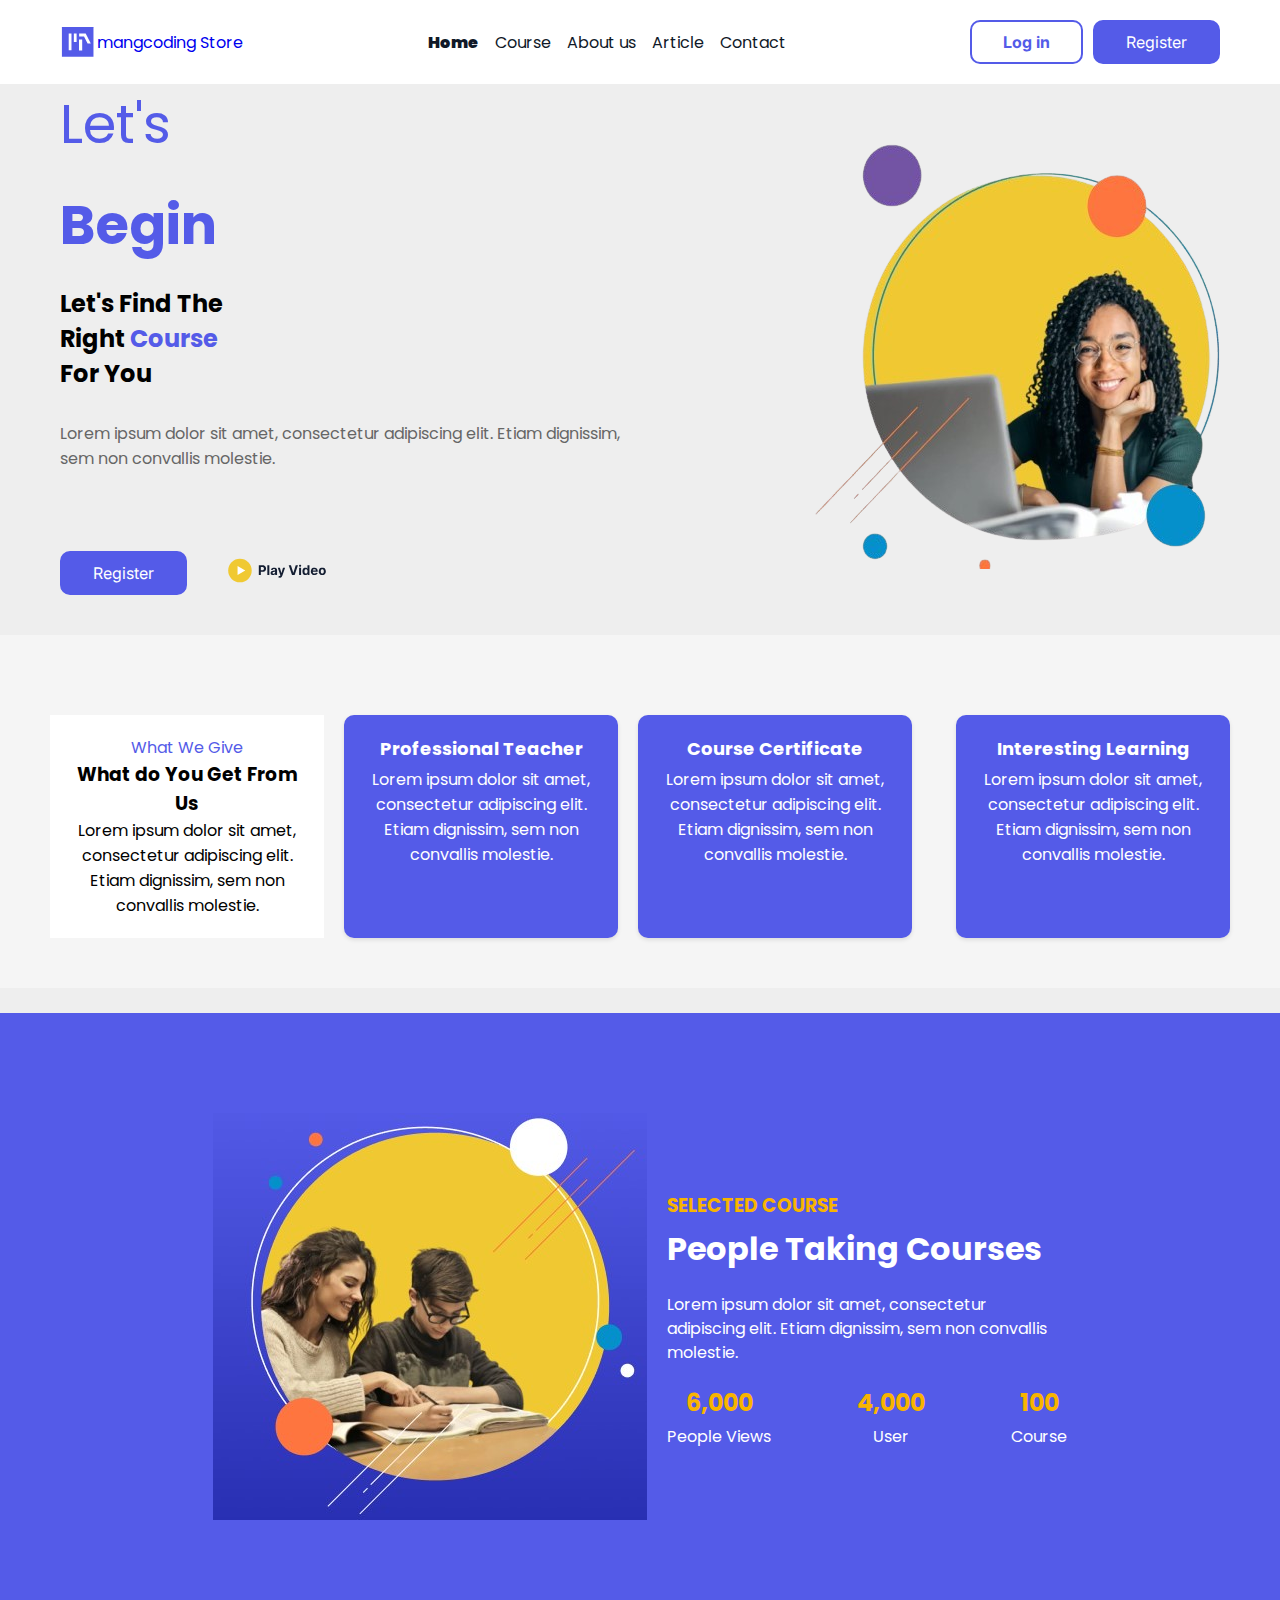
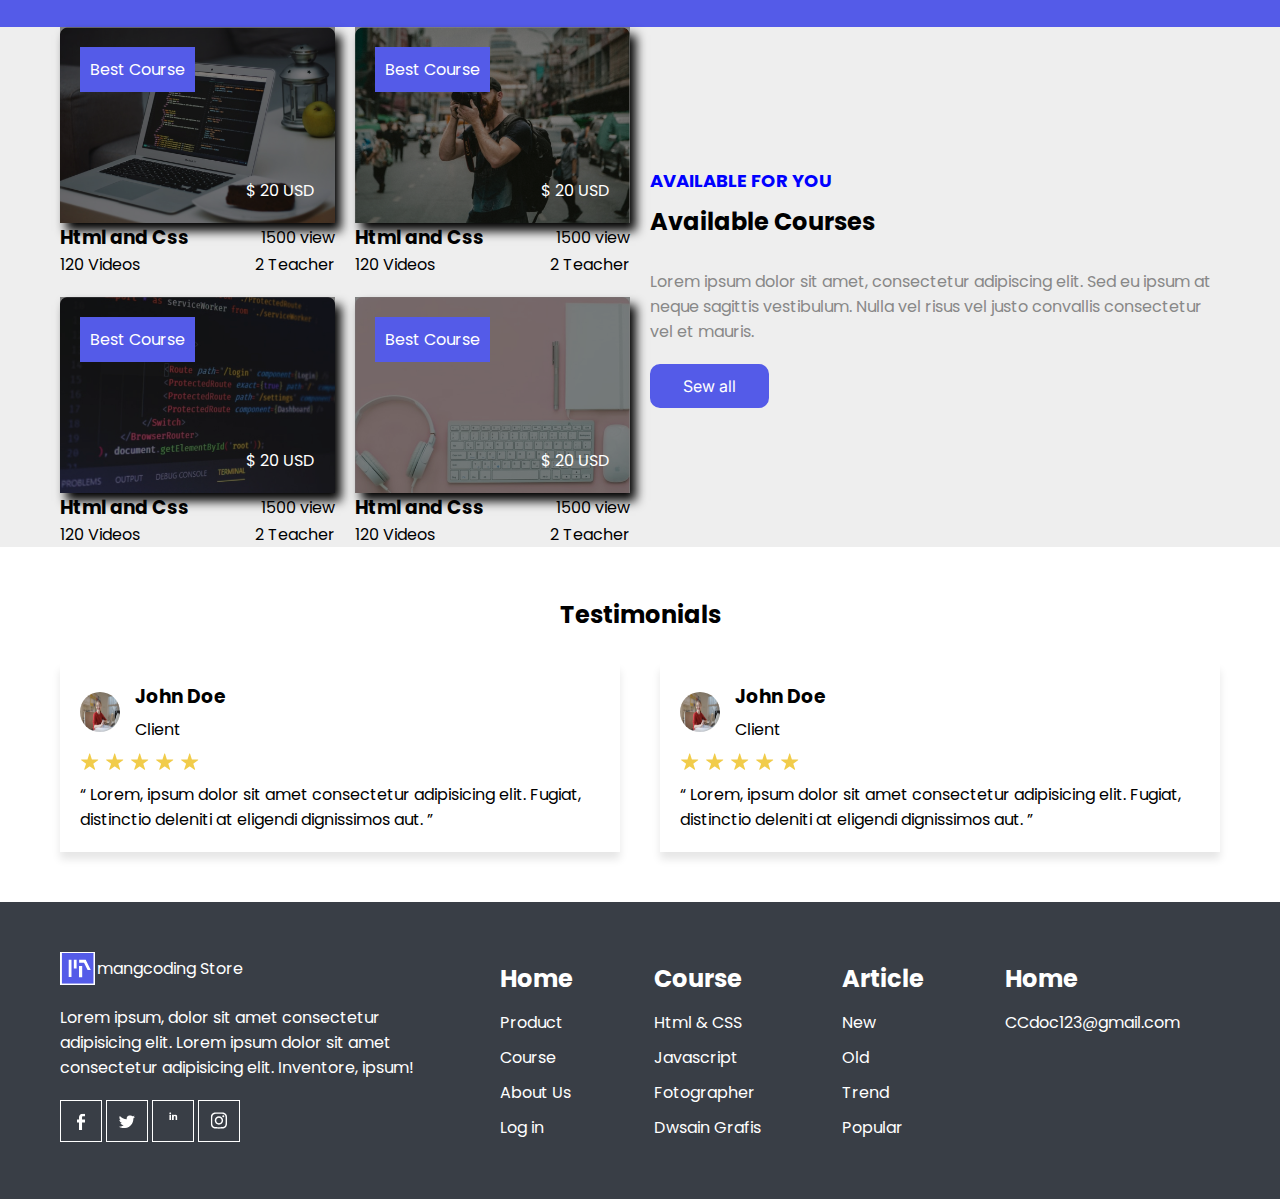
==== commit 030334ee: "create-Why ChooseUs" ====
--- a/index.html
+++ b/index.html
@@ -53,29 +53,82 @@
     <main>
 
         <!--start  Home section -->
-
-        <div class="container">
-            <div class="row">
-                <div class="banner">
-                    <h1 class="titlehome">Let's <br> Begin</h1>
-                    <h2 class="subtitlehome">Let's Find The Right <span>Course</span> For You</h2>
-                    <p class="descriptionhome">Lorem ipsum dolor sit amet, consectetur adipiscing elit. Etiam dignissim,
-                        sem non convallis molestie.</p>
-                    <div class="auth">
-
-                        <a href="#" class="register"> Register</a>
-                        <a href="#">
-                            <img src="/assets/img/public/play.svg" class="play" alt="">
-                        </a>
-                    </div>
-
-                </div>
-                <div class="home-image">
-                    <img src="./assets/img/public/home1.png" alt="">
-                </div>
-            </div>
-        </div>
+        <section class="home">
+            <div class="container">
+                <div class="row">
+                    <div class="banner">
+                        <p class="titlehome">Let's </p>
+                        <h1 class="titlehome"> Begin</h1>
+                        <h2 class="subtitlehome">Let's Find  The <br> Right <span>Course</span> <br> For You</h2>
+                        <p class="descriptionhome">Lorem ipsum dolor sit amet, consectetur adipiscing elit. Etiam
+                            dignissim,
+                            sem non convallis molestie.</p>
+                        <div class="auth">
+
+                            <a href="#" class="register"> Register</a>
+                            <a href="#">
+                                <img src="/assets/img/public/play.svg" class="play" alt="">
+                            </a>
+                        </div>
+
+                    </div>
+                    <div class="home-image">
+                        <img src="./assets/img/public/home1.png" alt="">
+                    </div>
+                </div>
+            </div>
+        </section>
         <!--End  Home section -->
+
+
+        <!-- start Why Choose Us -->
+
+        <section class="Why-choose-us">
+            <div class="contanier">
+               
+                <div class="row">
+                    
+                    <div class="what-we-give">
+                        <div class="cards">
+                            
+                            <div class="card1">
+                                <p class="what">What We Give</p>
+                                <h3>What do You Get From Us</h3>
+                                <p>Lorem ipsum dolor sit amet, consectetur adipiscing elit. Etiam dignissim, sem non
+                                    convallis molestie.</p>
+                            </div>
+                            
+                        
+                            <div class="card">
+                                <i class="fas fa-user"></i>
+                                <h4>Professional Teacher</h4>
+                                <p>Lorem ipsum dolor sit amet, consectetur adipiscing elit. Etiam dignissim, sem non
+                                    convallis molestie.</p>
+                            </div>
+                            <div class="card">
+                                <i class="fas  fa-certificate"></i>
+                                <h4>Course Certificate</h4>
+                                <p>Lorem ipsum dolor sit amet, consectetur adipiscing elit. Etiam dignissim, sem non
+                                    convallis molestie.</p>
+                            </div>  
+
+                            <div class="card">
+                                <i class="fas fa-book"></i>
+                                <h4>Interesting Learning</h4>
+                                <p>Lorem ipsum dolor sit amet, consectetur adipiscing elit. Etiam dignissim, sem non
+                                    convallis molestie.</p>
+                            </div>
+                        </div> 
+                    </div> 
+                    </div>
+
+                    
+
+                </div>
+            </div>
+        </section>
+
+        <!-- End Why Choose Us -->
 
 
 
@@ -85,12 +138,13 @@
             <div class="People-course-section">
                 <div class="People-image-container">
                     <img src="/assets/img/public/people2.jpg" alt="People Taking Courses">
-                    
+
                 </div>
                 <div class="People-content">
                     <h3>SELECTED COURSE</h3>
                     <h1>People Taking Courses</h1>
-                    <p>Lorem ipsum dolor sit amet, consectetur adipiscing elit. Etiam dignissim, sem non convallis molestie.</p>
+                    <p>Lorem ipsum dolor sit amet, consectetur adipiscing elit. Etiam dignissim, sem non convallis
+                        molestie.</p>
                     <div class="People-stats">
                         <div class="People-stat">
                             <h2>6,000</h2>
@@ -108,15 +162,12 @@
                 </div>
             </div>
 
-    </section>
-
-        <!-- start Why Choose Us -->
-
+        </section>
 
 
 
         <!-- start  WHAT WE GIVE  -->
-
+        <!-- 
         <div class="courses">
             <div class="container">
                 <div class="row">
@@ -124,7 +175,7 @@
                     <div class="courses-description">item</div>
                 </div>
             </div>
-        </div>
+        </div>  -->
 
         <!-- end   WHAT WE GIVE  -->
 
@@ -230,9 +281,12 @@
 
                     </div>
                     <div class="courses-description">
-                        <p>AVAILABLE FOR YOU</p>
-                        <h2>Available Courses</h2>
-                        <p>Lorem ipsum dolor sit amet, consectetur adipiscing elit. Sed eu ipsum at neque sagittis
+                        <div>
+                            <h4 class="sub-heading">AVAILABLE FOR YOU</h4>
+                            <h2 class="main-heading">Available Courses</h2>
+                        </div>
+                        <p class="descriptioncour">Lorem ipsum dolor sit amet, consectetur adipiscing elit. Sed eu ipsum
+                            at neque sagittis
                             vestibulum. Nulla
                             vel risus vel justo convallis consectetur vel et mauris.</p>
 
--- a/assets/css/main.css
+++ b/assets/css/main.css
@@ -104,10 +104,24 @@
 
 /*  Home  */
 
+.home .row {
+    display: flex;
+    flex-wrap: wrap;
+    justify-content: space-between;
+    gap: 20px;  
+}
+.banner{
+    width: 50%;
+}
+.home-image{
+   
+}
+
+
+
 .titlehome {
     color: #545BE8;
-    font-size: 36px;
-    font-weight: bold;
+    font-size: 54px;
     margin-bottom: 20px;
    
   }
@@ -136,6 +150,75 @@
 
 /* end Home   */ 
 
+
+
+
+/* Start  Why Choose Us */
+
+.why-choose-us {
+    background-color:#F5F5F5;
+    text-align: center;
+    padding: 50px;
+    height: 500px;
+  }
+
+.what-we-give {
+    background-color:#F5F5F5;
+    text-align: center;
+    padding: 50px;
+    
+  }
+  
+  .cards {
+    display: flex;
+    justify-content: space-around;
+    gap: 20px;
+    margin-top: 30px;
+    
+
+  }
+  
+  .card {
+    background-color: #545BE8;
+    padding: 20px;
+    border-radius: 10px;
+    box-shadow: 0px 2px 4px rgba(0, 0, 0, 0.1);
+    width: 30%;
+    color: #fff;
+  }
+  .card1 {
+    background-color: #fff;
+    padding: 20px;
+    width: 30%;
+  }
+
+
+  
+  .card i {
+    font-size: 24px;
+    color: #333;
+    margin-bottom: 10px;
+  }
+  
+  .card h4 {
+    font-size: 18px;
+    margin-bottom: 5px;
+  }
+  
+  .card p {
+    color: #fff;
+  }
+  .what{
+    color: #545BE8;
+  }
+
+/* end  Why Choose Us   */ 
+
+
+
+
+
+
 /* Start People */
 
 
@@ -215,9 +298,9 @@
     gap: 40px;
 }
 
-.course-items,
-.course-description {
-    width:calc( (100% - 40px )/2);
+.courses-items,
+.courses-description {
+    width:calc((100% - 20px) / 2);
 
 }
 
@@ -279,9 +362,27 @@
 .course-details .row:nth-child(2){
     justify-content: flex-direction;
 }
-.courses-description{
+.courses-description {
+    display: flex;
+    flex-wrap: wrap;
     gap: 20px;
 }
+.sub-heading {
+    color: blue;
+    margin-bottom: 10px;
+    font-size: 18px;
+  }
+  
+.main-heading {
+    font-size: 24px;
+    font-weight: bold;
+    margin-bottom: 10px;
+  }
+  
+.descriptioncour {
+    color: #888;
+  }
+
 /* End Courses */
 
 /* testimonials */
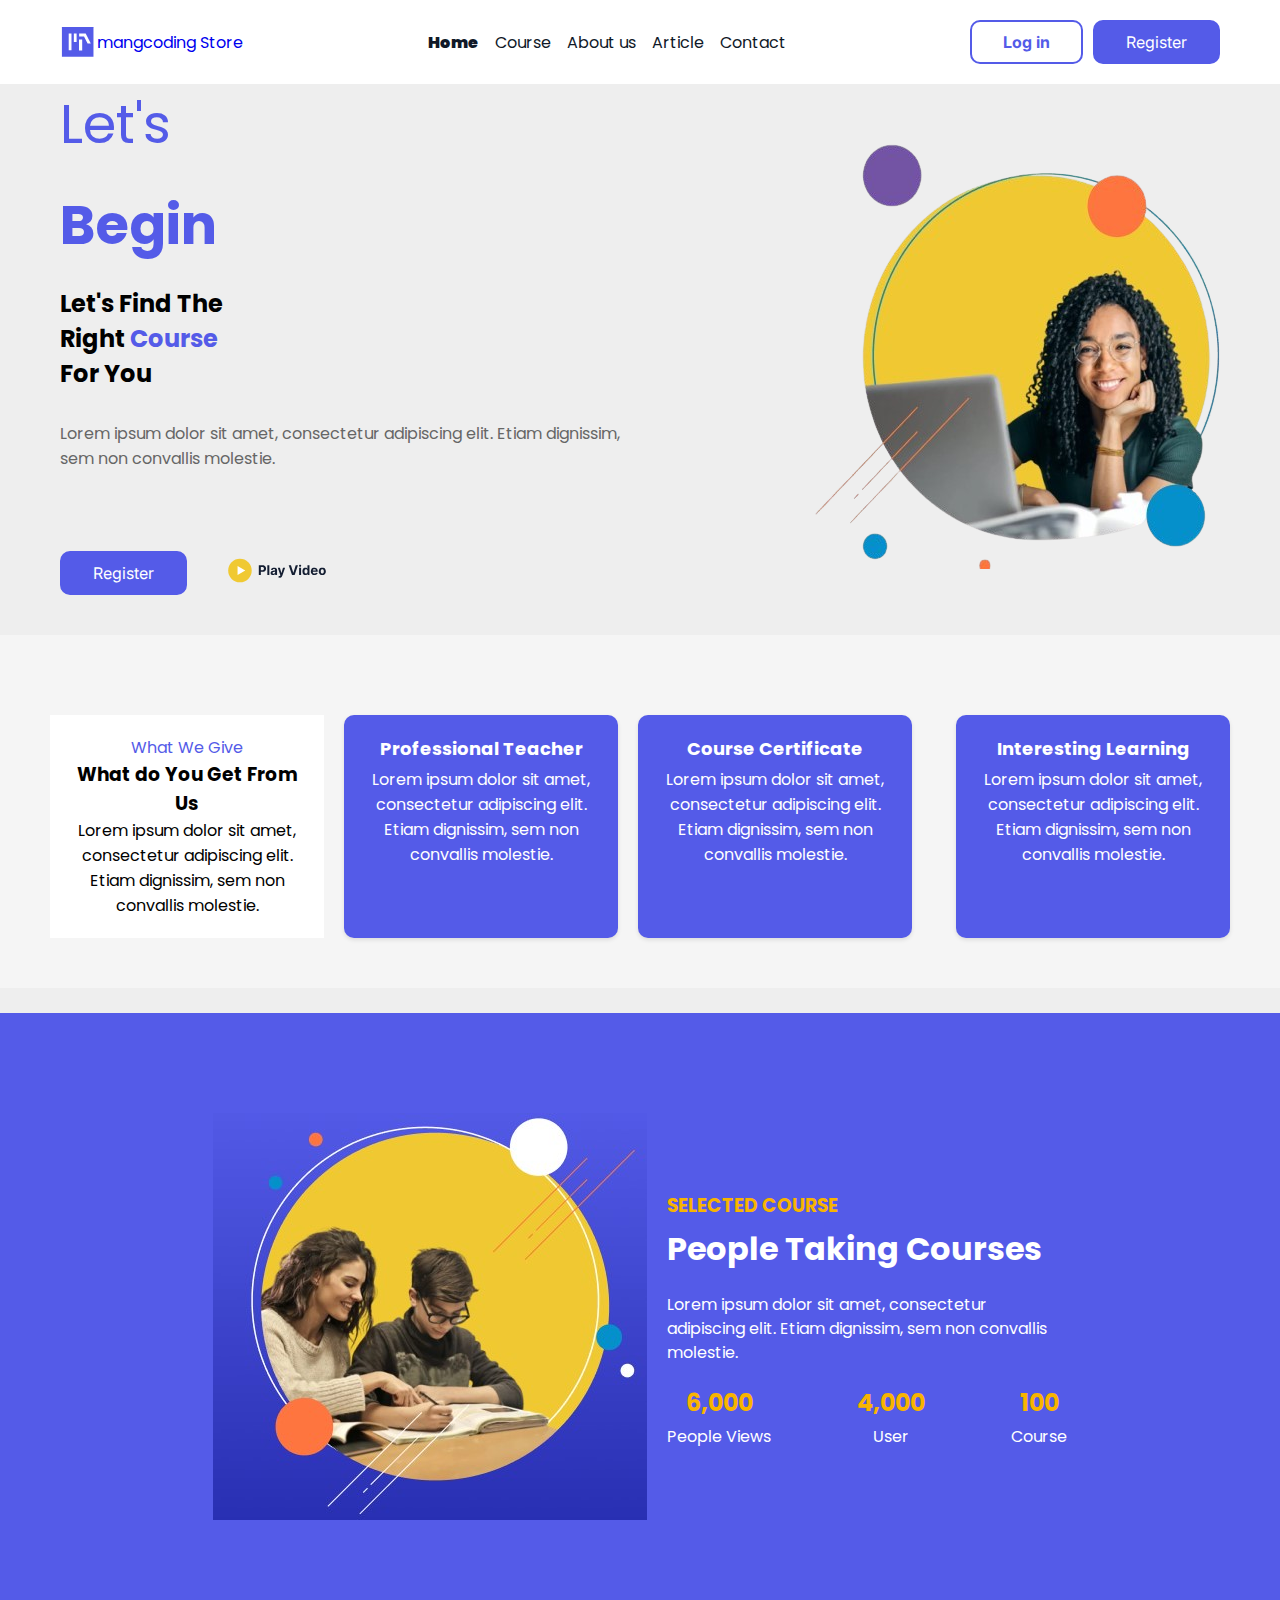
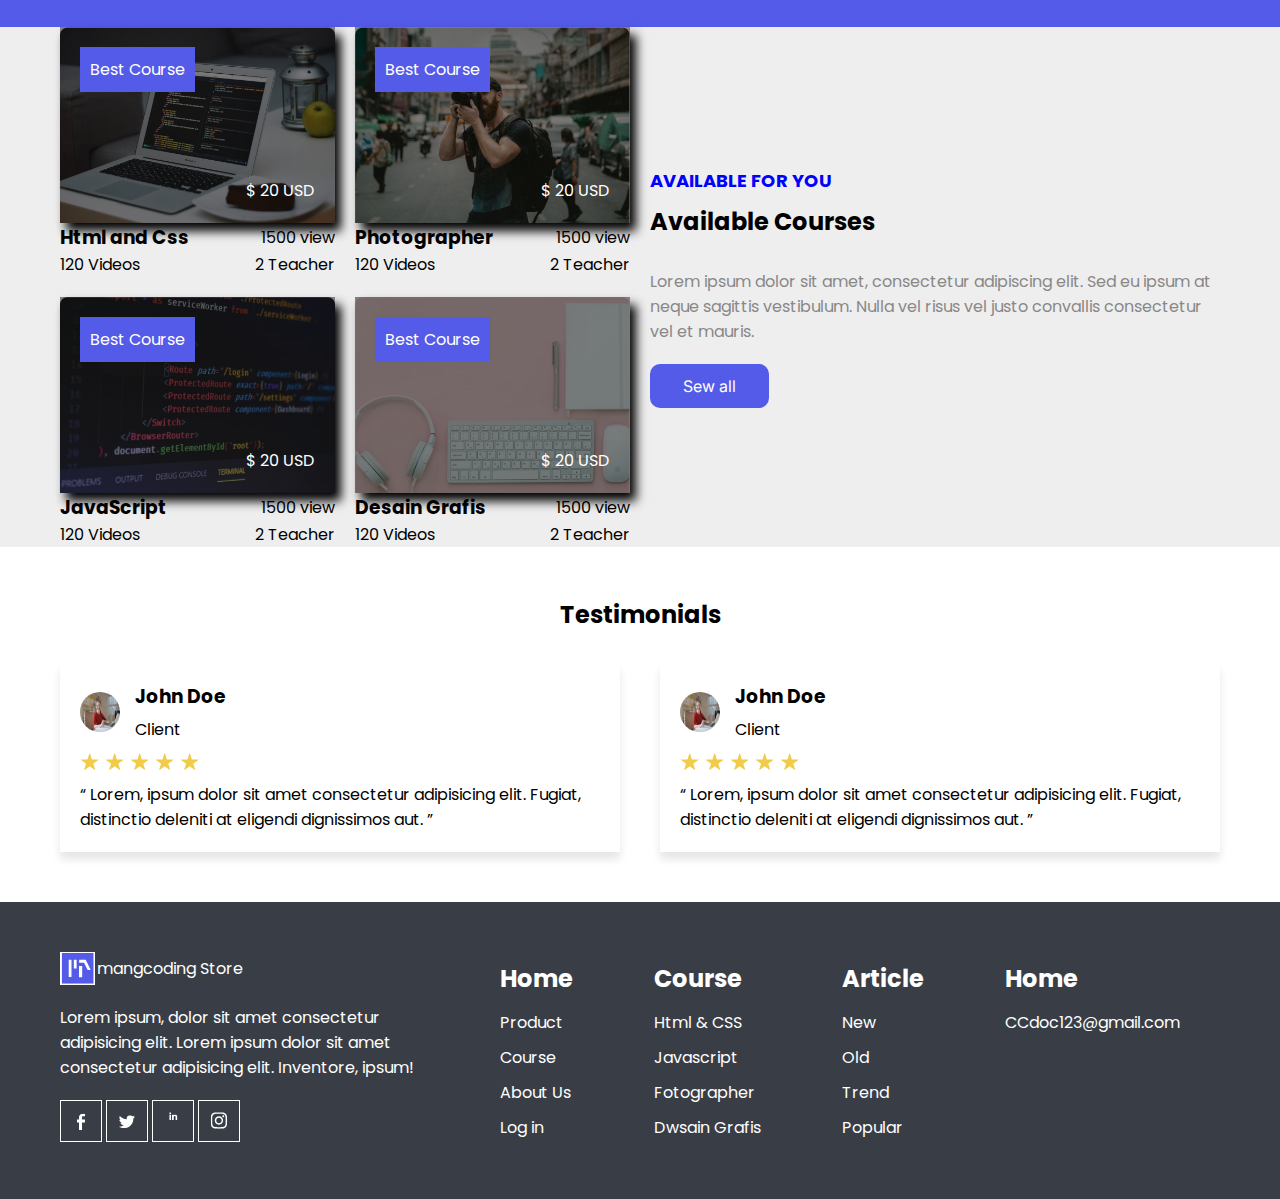
==== commit fd8a6363: "update-name" ====
--- a/index.html
+++ b/index.html
@@ -220,7 +220,7 @@
                             </div>
                             <div class="course-details">
                                 <div class="row">
-                                    <h3> Html and Css</h3>
+                                    <h3> Photographer</h3>
                                     <span> 1500 view</span>
                                 </div>
 
@@ -243,7 +243,7 @@
                             </div>
                             <div class="course-details">
                                 <div class="row">
-                                    <h3> Html and Css</h3>
+                                    <h3> JavaScript</h3>
                                     <span> 1500 view</span>
                                 </div>
 
@@ -266,7 +266,7 @@
                             </div>
                             <div class="course-details">
                                 <div class="row">
-                                    <h3> Html and Css</h3>
+                                    <h3> Desain Grafis</h3>
                                     <span> 1500 view</span>
                                 </div>
 
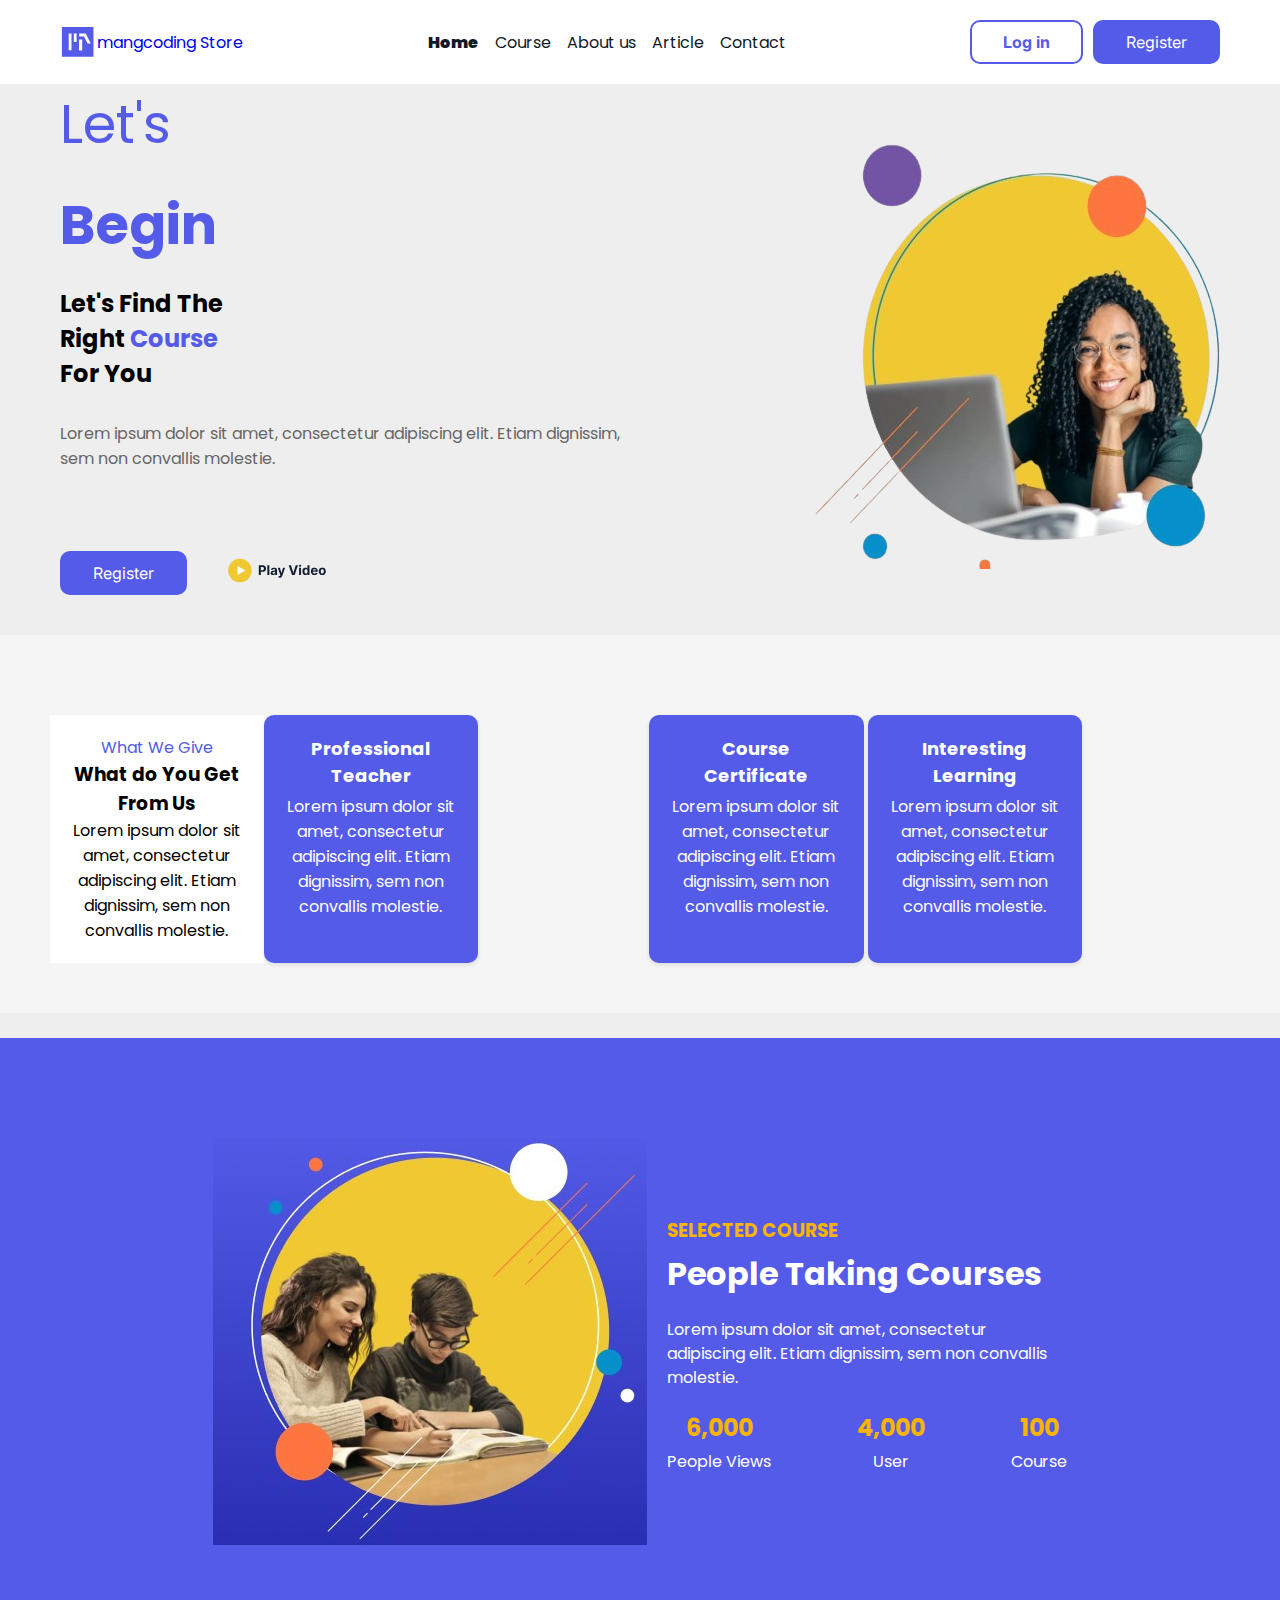
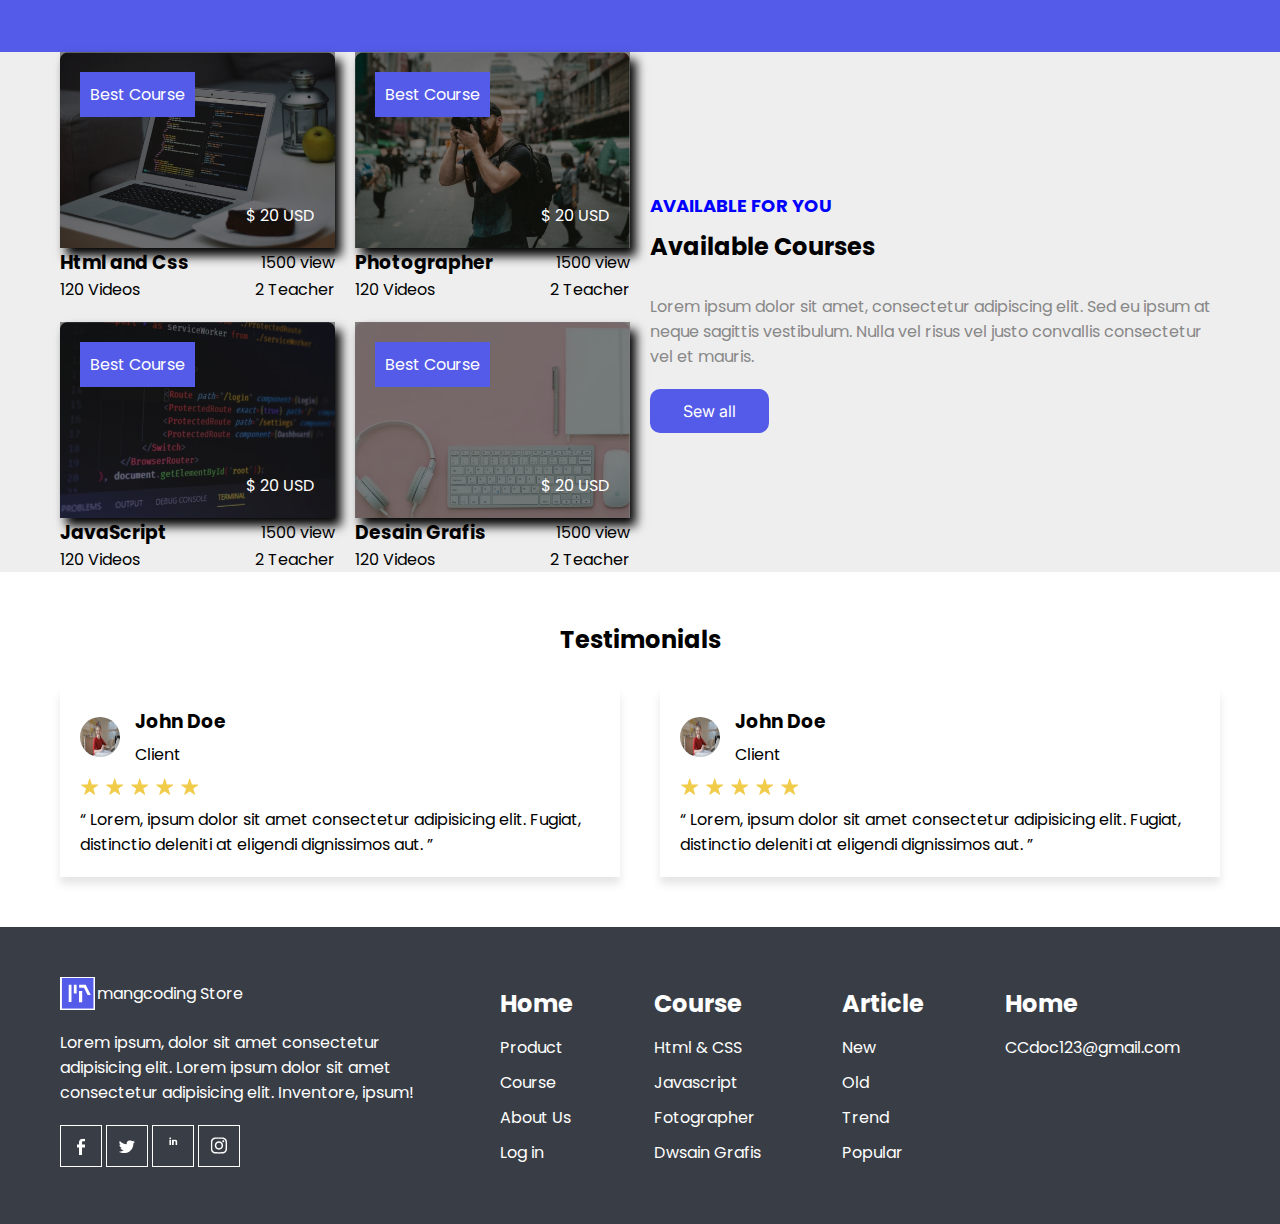
==== commit 08353705: "update cards media" ====
--- a/index.html
+++ b/index.html
@@ -59,7 +59,7 @@
                     <div class="banner">
                         <p class="titlehome">Let's </p>
                         <h1 class="titlehome"> Begin</h1>
-                        <h2 class="subtitlehome">Let's Find  The <br> Right <span>Course</span> <br> For You</h2>
+                        <h2 class="subtitlehome">Let's Find The <br> Right <span>Course</span> <br> For You</h2>
                         <p class="descriptionhome">Lorem ipsum dolor sit amet, consectetur adipiscing elit. Etiam
                             dignissim,
                             sem non convallis molestie.</p>
@@ -85,46 +85,54 @@
 
         <section class="Why-choose-us">
             <div class="contanier">
-               
+
                 <div class="row">
-                    
+
                     <div class="what-we-give">
                         <div class="cards">
-                            
-                            <div class="card1">
-                                <p class="what">What We Give</p>
-                                <h3>What do You Get From Us</h3>
-                                <p>Lorem ipsum dolor sit amet, consectetur adipiscing elit. Etiam dignissim, sem non
-                                    convallis molestie.</p>
-                            </div>
-                            
-                        
-                            <div class="card">
-                                <i class="fas fa-user"></i>
-                                <h4>Professional Teacher</h4>
-                                <p>Lorem ipsum dolor sit amet, consectetur adipiscing elit. Etiam dignissim, sem non
-                                    convallis molestie.</p>
-                            </div>
-                            <div class="card">
-                                <i class="fas  fa-certificate"></i>
-                                <h4>Course Certificate</h4>
-                                <p>Lorem ipsum dolor sit amet, consectetur adipiscing elit. Etiam dignissim, sem non
-                                    convallis molestie.</p>
-                            </div>  
-
-                            <div class="card">
-                                <i class="fas fa-book"></i>
-                                <h4>Interesting Learning</h4>
-                                <p>Lorem ipsum dolor sit amet, consectetur adipiscing elit. Etiam dignissim, sem non
-                                    convallis molestie.</p>
-                            </div>
-                        </div> 
+
+
+                            <div class="card2">
+
+                                <div class="card1">
+                                    <p class="what">What We Give</p>
+                                    <h3>What do You Get From Us</h3>
+                                    <p>Lorem ipsum dolor sit amet, consectetur adipiscing elit. Etiam dignissim, sem non
+                                        convallis molestie.</p>
+                                </div>
+
+
+                                <div class="card">
+                                    <i class="fas fa-user"></i>
+                                    <h4>Professional Teacher</h4>
+                                    <p>Lorem ipsum dolor sit amet, consectetur adipiscing elit. Etiam dignissim, sem non
+                                        convallis molestie.</p>
+                                </div>
+                            </div>
+
+
+                            <div class="card2">
+                                <div class="card">
+                                    <i class="fas  fa-certificate"></i>
+                                    <h4>Course Certificate</h4>
+                                    <p>Lorem ipsum dolor sit amet, consectetur adipiscing elit. Etiam dignissim, sem non
+                                        convallis molestie.</p>
+                                </div>  
+
+                                <div class="card">
+                                    <i class="fas fa-book"></i>
+                                    <h4>Interesting Learning</h4>
+                                    <p>Lorem ipsum dolor sit amet, consectetur adipiscing elit. Etiam dignissim, sem non
+                                        convallis molestie.</p>
+                                </div>
+                            </div>
+                        </div>
                     </div> 
-                    </div>
-
-                    
-
-                </div>
+                </div>
+
+
+
+            </div>
             </div>
         </section>
 
--- a/assets/css/main.css
+++ b/assets/css/main.css
@@ -105,17 +105,17 @@
 /*  Home  */
 
 .home .row {
-    display: flex;
-    flex-wrap: wrap;
-    justify-content: space-between;
-    gap: 20px;  
-}
-.banner{
+
+
+    flex-wrap: nowrap;
+    gap: 20px;
+}
+
+.banner {
     width: 50%;
 }
-.home-image{
-   
-}
+
+.home-image {}
 
 
 
@@ -123,32 +123,51 @@
     color: #545BE8;
     font-size: 54px;
     margin-bottom: 20px;
-   
-  }
-  
-  .subtitlehome {
+
+}
+
+.subtitlehome {
     font-size: 24px;
     margin-bottom: 30px;
-  }
-  .subtitlehome span {
+}
+
+.subtitlehome span {
     color: #545BE8;
-  }
-  
-  .descriptionhome {
+}
+
+.descriptionhome {
     font-size: 16px;
     color: #666;
     margin-bottom: 40px;
-  }
-  .play{
-    width: 100px ;
-    height: 100px ;
+}
+
+.play {
+    width: 100px;
+    height: 100px;
     font-size: 24px;
     color: var(--mainColor);
     transition: color 0.3s ease-in-out;
-  }
-  
-
-/* end Home   */ 
+}
+
+/* media  Home   */
+@media screen and (max-width:1400px) {}
+
+@media screen and (max-width:1200px) {}
+
+
+@media screen and (max-width:1000px) {
+    .home .row {
+        flex-direction: column;
+        align-items: center;
+    }
+
+
+
+}
+
+@media screen and (max-width:400px) {}
+
+/* end Home   */
 
 
 
@@ -156,63 +175,107 @@
 /* Start  Why Choose Us */
 
 .why-choose-us {
-    background-color:#F5F5F5;
+    background-color: #F5F5F5;
     text-align: center;
     padding: 50px;
     height: 500px;
-  }
+}
 
 .what-we-give {
-    background-color:#F5F5F5;
+    background-color: #F5F5F5;
     text-align: center;
     padding: 50px;
-    
-  }
-  
-  .cards {
-    display: flex;
+
+}
+
+.cards {
+    display: flex;
+
     justify-content: space-around;
     gap: 20px;
     margin-top: 30px;
-    
-
-  }
-  
-  .card {
+
+
+}
+
+.card {
     background-color: #545BE8;
     padding: 20px;
     border-radius: 10px;
     box-shadow: 0px 2px 4px rgba(0, 0, 0, 0.1);
     width: 30%;
     color: #fff;
-  }
-  .card1 {
+}
+
+.card1 {
     background-color: #fff;
     padding: 20px;
     width: 30%;
-  }
-
-
-  
-  .card i {
+}
+
+
+
+.card i {
     font-size: 24px;
     color: #333;
     margin-bottom: 10px;
-  }
-  
-  .card h4 {
+}
+
+.card h4 {
     font-size: 18px;
     margin-bottom: 5px;
-  }
-  
-  .card p {
+}
+
+.card p {
     color: #fff;
-  }
-  .what{
+}
+
+.what {
     color: #545BE8;
-  }
-
-/* end  Why Choose Us   */ 
+}
+
+.card2 {
+    display: flex;
+}
+
+@media screen and (max-width:580px) {
+    .cards {
+        width: 100%;
+        flex-wrap: wrap;
+    }
+}
+
+
+@media screen and (max-width:1000px) {
+
+    .card2 {
+        flex-direction: column;
+    }
+
+    .card,
+    .card1 {
+
+        width: 100%;
+        flex-wrap: wrap;
+    }
+}
+
+@media screen and (max-width:768px) {
+
+    .card,
+    .card1 {
+        width: 100%;
+        flex-wrap: wrap;
+    }
+}
+
+
+
+
+
+
+
+/* end  Why Choose Us   */
 
 
 
@@ -230,13 +293,13 @@
     padding: 100px;
     justify-content: center;
     color: white;
-    
+
 }
 
 .People-image-container {
     position: relative;
     margin-right: 20px;
-    
+
 }
 
 
@@ -291,44 +354,44 @@
 
 /* Start Courses */
 
-.courses{
-    
-}
-.courses-row{
+.courses {}
+
+.courses-row {
     gap: 40px;
 }
 
 .courses-items,
 .courses-description {
-    width:calc((100% - 20px) / 2);
+    width: calc((100% - 20px) / 2);
 
 }
 
 .courses-items {
     display: flex;
-    flex-wrap:wrap;
-    gap:20px;
-}
-
-.course{
-    width: calc( (100% - 20px ) /2);
-    color:#fff;
-    
-}
-.course-card{
+    flex-wrap: wrap;
+    gap: 20px;
+}
+
+.course {
+    width: calc((100% - 20px) /2);
+    color: #fff;
+
+}
+
+.course-card {
     position: relative;
-    box-shadow: 6px 8px 10px  #000;
-  
+    box-shadow: 6px 8px 10px #000;
+
 }
 
 .course-info span:first-of-type {
-   background-color: var(--mainColor);
-   padding: 10px;
-   
-}
-
-
-.course-info span:last-of-type { 
+    background-color: var(--mainColor);
+    padding: 10px;
+
+}
+
+
+.course-info span:last-of-type {
     align-self: flex-end;
 }
 
@@ -336,52 +399,54 @@
     width: 100%;
     filter: brightness(50%);
     display: flex;
-    
+
 }
 
 
 .course-info {
     position: absolute;
-   top: 0;
-   bottom: 0;
-   left: 0;
-   right: 0;
-    display: flex;
-    
+    top: 0;
+    bottom: 0;
+    left: 0;
+    right: 0;
+    display: flex;
+
     justify-content: space-between;
-    padding: 20px ;
+    padding: 20px;
     align-items: flex-start;
 
-  
-}
-
-.course-details{
+
+}
+
+.course-details {
     color: #000;
 }
 
-.course-details .row:nth-child(2){
+.course-details .row:nth-child(2) {
     justify-content: flex-direction;
 }
+
 .courses-description {
     display: flex;
     flex-wrap: wrap;
     gap: 20px;
 }
+
 .sub-heading {
     color: blue;
     margin-bottom: 10px;
     font-size: 18px;
-  }
-  
+}
+
 .main-heading {
     font-size: 24px;
     font-weight: bold;
     margin-bottom: 10px;
-  }
-  
+}
+
 .descriptioncour {
     color: #888;
-  }
+}
 
 /* End Courses */
 
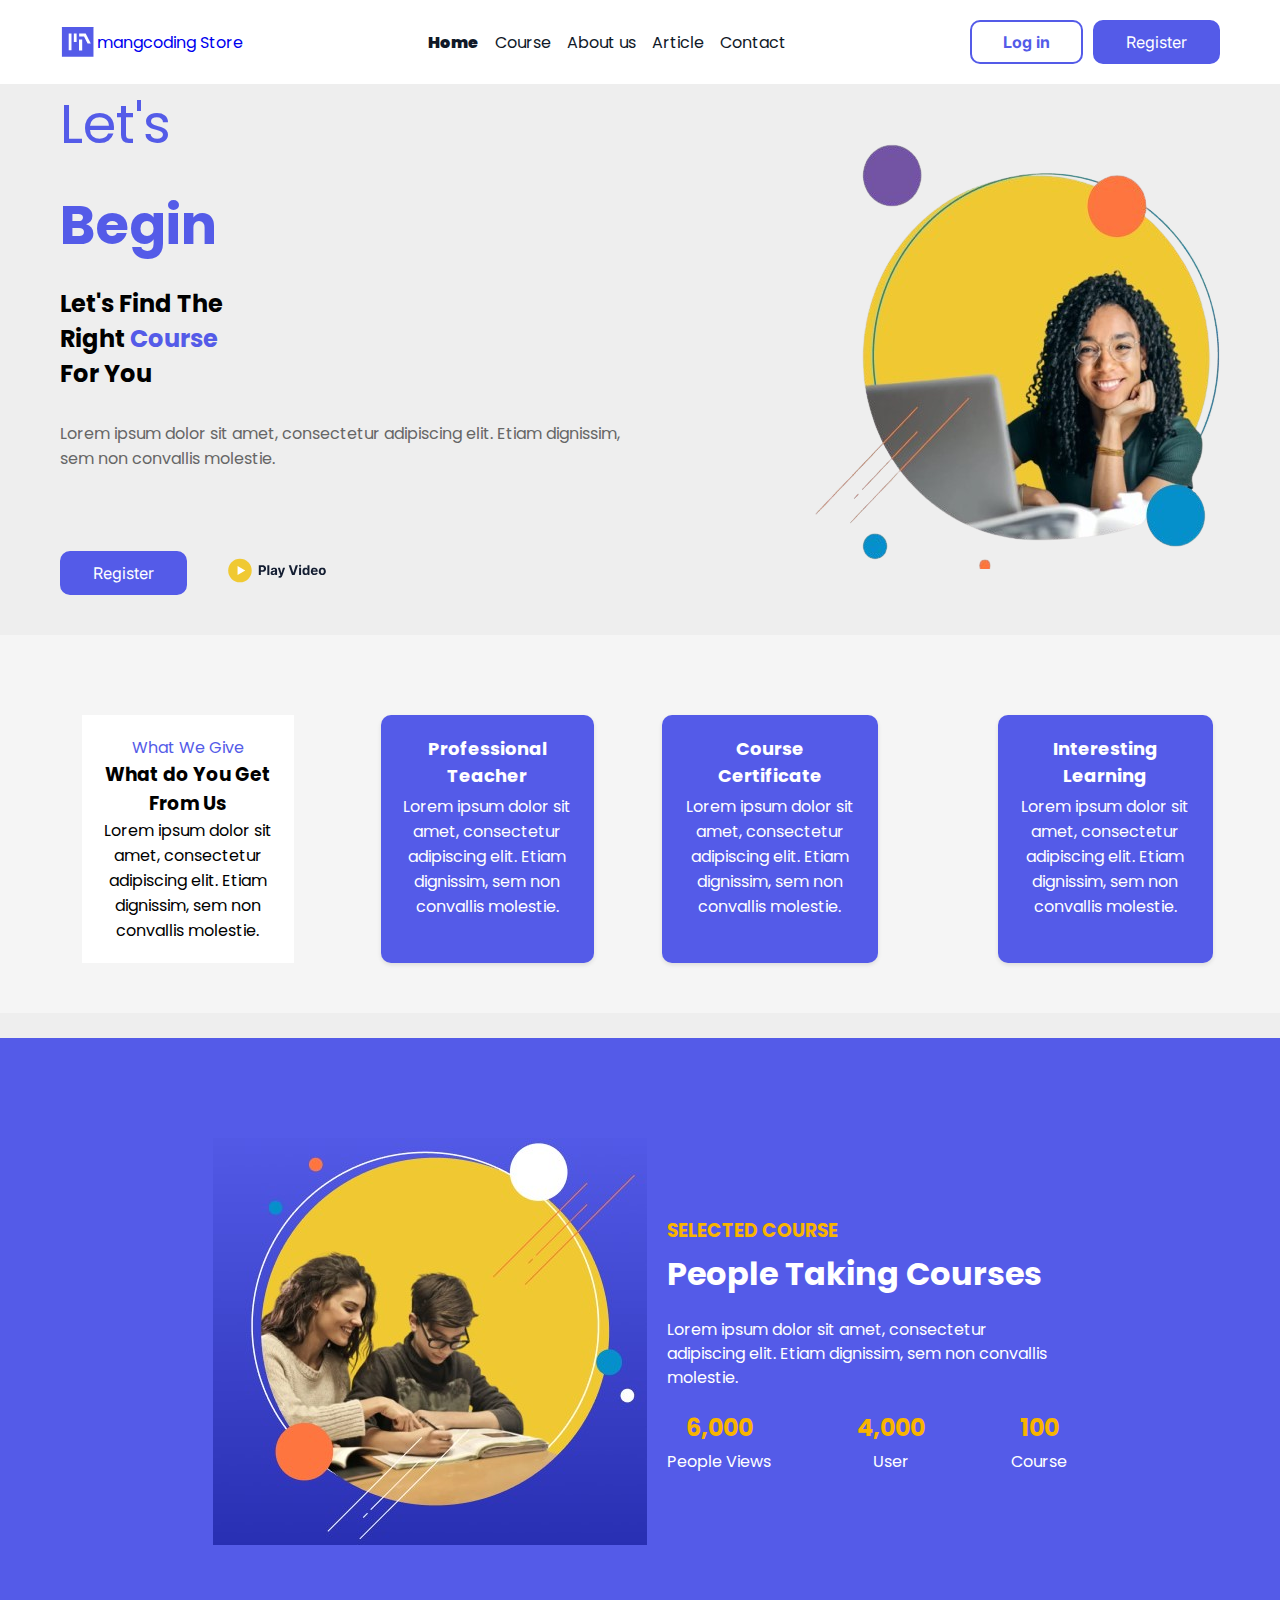
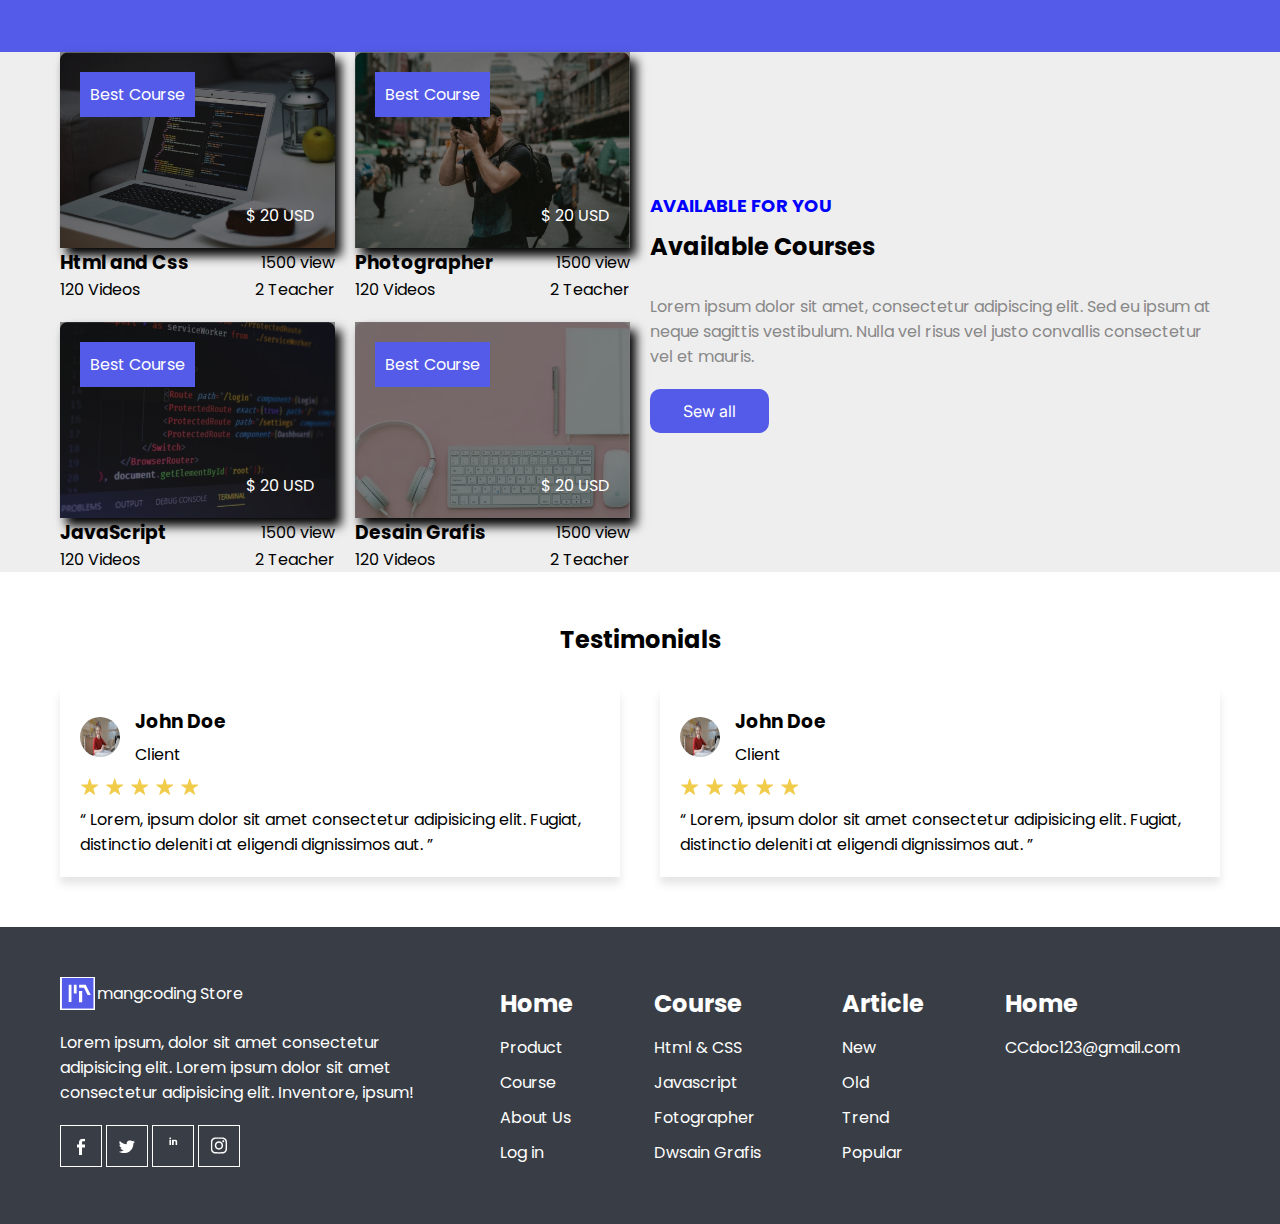
==== commit 173afc4d: "update2-card" ====
--- a/index.html
+++ b/index.html
@@ -67,7 +67,7 @@
 
                             <a href="#" class="register"> Register</a>
                             <a href="#">
-                                <img src="/assets/img/public/play.svg" class="play" alt="">
+                                <img src="./assets/img/public/play.svg" class="play" alt="">
                             </a>
                         </div>
 
@@ -92,7 +92,7 @@
                         <div class="cards">
 
 
-                            <div class="card2">
+                            <div class="Card_Container">
 
                                 <div class="card1">
                                     <p class="what">What We Give</p>
@@ -111,7 +111,7 @@
                             </div>
 
 
-                            <div class="card2">
+                            <div class="Card_Container">
                                 <div class="card">
                                     <i class="fas  fa-certificate"></i>
                                     <h4>Course Certificate</h4>
@@ -145,7 +145,7 @@
         <section class="People">
             <div class="People-course-section">
                 <div class="People-image-container">
-                    <img src="/assets/img/public/people2.jpg" alt="People Taking Courses">
+                    <img src="./assets/img/public/people2.jpg" alt="People Taking Courses">
 
                 </div>
                 <div class="People-content">
--- a/assets/css/main.css
+++ b/assets/css/main.css
@@ -190,12 +190,15 @@
 
 .cards {
     display: flex;
-
     justify-content: space-around;
     gap: 20px;
     margin-top: 30px;
-
-
+}
+
+.Card_Container {
+    display: flex;
+    justify-content: space-around;
+    gap: 1.5rem;
 }
 
 .card {
@@ -234,23 +237,20 @@
     color: #545BE8;
 }
 
-.card2 {
-    display: flex;
-}
 
 @media screen and (max-width:580px) {
     .cards {
         width: 100%;
         flex-wrap: wrap;
     }
-}
+    .Card_Container {
+        flex-direction: column;
+    }
+}
+
 
 
 @media screen and (max-width:1000px) {
-
-    .card2 {
-        flex-direction: column;
-    }
 
     .card,
     .card1 {
@@ -259,7 +259,6 @@
         flex-wrap: wrap;
     }
 }
-
 @media screen and (max-width:768px) {
 
     .card,
@@ -267,6 +266,17 @@
         width: 100%;
         flex-wrap: wrap;
     }
+}
+
+
+@media screen and (max-width:1000px) {
+    .cards {
+        flex-direction: column;
+    }
+}
+
+@media screen and (max-width:500px) {
+   
 }
 
 
